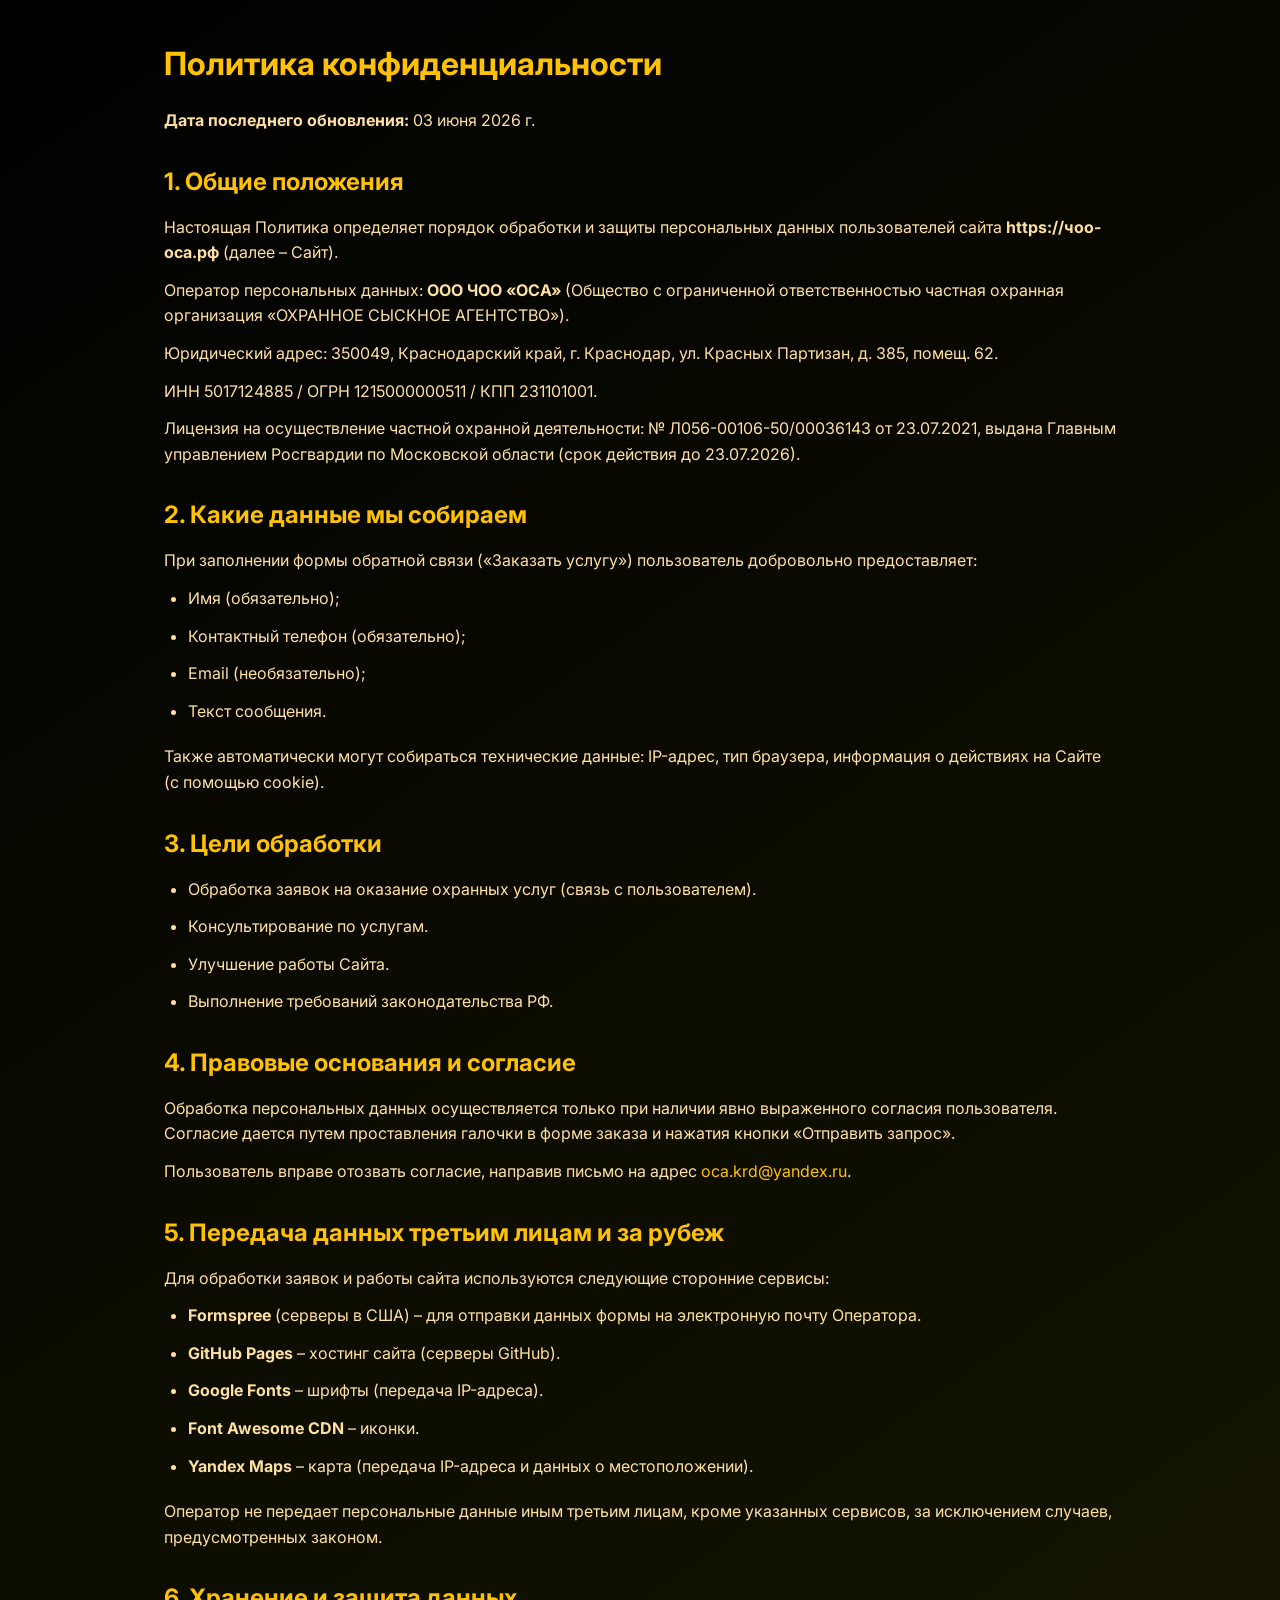
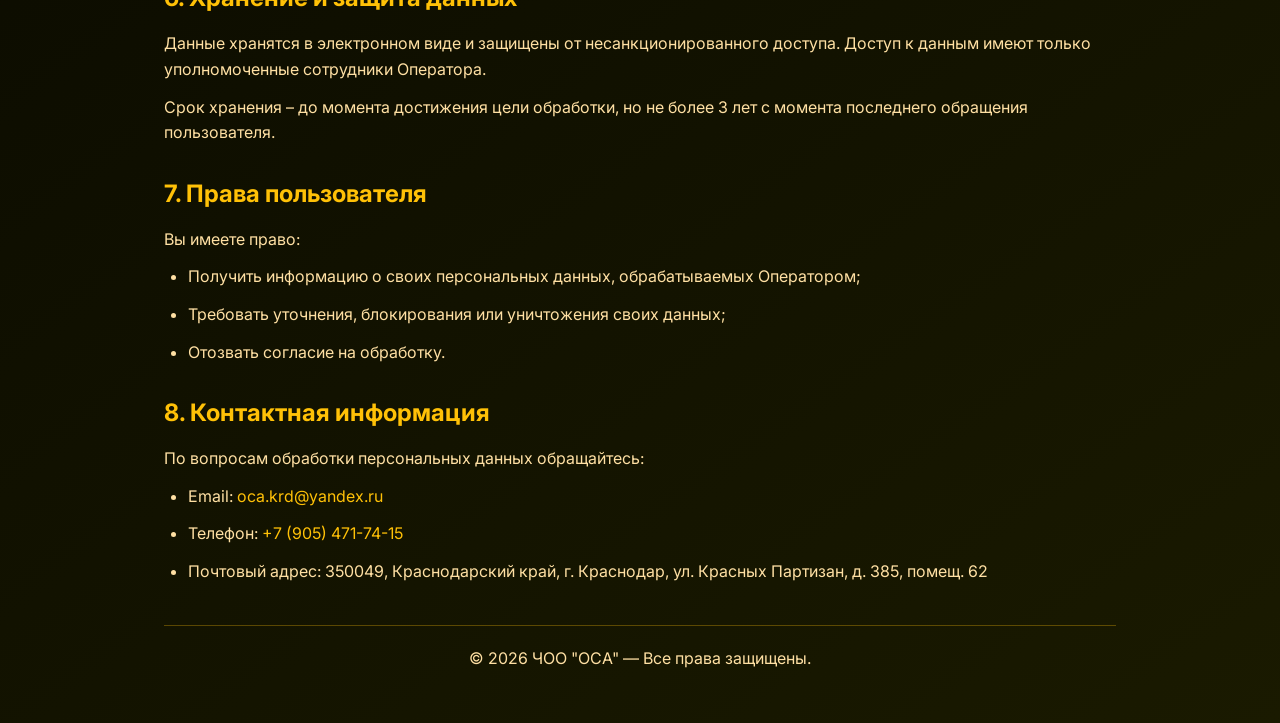
==== privacy.html @ ea4d2a13 "Add files via upload" ====
<!DOCTYPE html>
<html lang="ru">

<head>
    <meta charset="UTF-8">
    <meta name="viewport" content="width=device-width, initial-scale=1.0">
    <title>Политика конфиденциальности | ЧОО "ОСА"</title>
    <link href="https://fonts.googleapis.com/css2?family=Inter:wght@400;500;600;700&display=swap" rel="stylesheet">
    <link rel="stylesheet" href="https://cdnjs.cloudflare.com/ajax/libs/font-awesome/6.0.0-beta3/css/all.min.css">
    <style>
        * {
            margin: 0;
            padding: 0;
            box-sizing: border-box;
        }

        body {
            font-family: 'Inter', sans-serif;
            background: linear-gradient(145deg, #000 0%, #1a1a00 100%);
            color: #FFD966;
            line-height: 1.5;
        }

        .container {
            max-width: 1000px;
            margin: 0 auto;
            padding: 40px 24px;
        }

        h1 {
            font-size: 2rem;
            margin-bottom: 20px;
            color: #FFC107;
        }

        h2 {
            font-size: 1.5rem;
            margin: 30px 0 15px;
            color: #FFC107;
        }

        p,
        li {
            margin-bottom: 12px;
            color: #FFE0A3;
            line-height: 1.6;
        }

        ul {
            margin-left: 24px;
            margin-bottom: 20px;
        }

        a {
            color: #FFC107;
            text-decoration: none;
        }

        a:hover {
            text-decoration: underline;
        }

        .footer {
            text-align: center;
            margin-top: 40px;
            padding-top: 20px;
            border-top: 1px solid rgba(255, 193, 7, 0.3);
        }
    </style>
</head>

<body>
    <div class="container">
        <h1>Политика конфиденциальности</h1>
        <p><strong>Дата последнего обновления:</strong> 03 июня 2026 г.</p>

        <h2>1. Общие положения</h2>
        <p>Настоящая Политика определяет порядок обработки и защиты персональных данных пользователей сайта
            <strong>https://чоо-оса.рф</strong> (далее – Сайт).</p>
        <p>Оператор персональных данных: <strong>ООО ЧОО «ОСА»</strong> (Общество с ограниченной ответственностью
            частная охранная организация «ОХРАННОЕ СЫСКНОЕ АГЕНТСТВО»).</p>
        <p>Юридический адрес: 350049, Краснодарский край, г. Краснодар, ул. Красных Партизан, д. 385, помещ. 62.</p>
        <p>ИНН 5017124885 / ОГРН 1215000000511 / КПП 231101001.</p>
        <p>Лицензия на осуществление частной охранной деятельности: № Л056-00106-50/00036143 от 23.07.2021, выдана
            Главным управлением Росгвардии по Московской области (срок действия до 23.07.2026).</p>

        <h2>2. Какие данные мы собираем</h2>
        <p>При заполнении формы обратной связи («Заказать услугу») пользователь добровольно предоставляет:</p>
        <ul>
            <li>Имя (обязательно);</li>
            <li>Контактный телефон (обязательно);</li>
            <li>Email (необязательно);</li>
            <li>Текст сообщения.</li>
        </ul>
        <p>Также автоматически могут собираться технические данные: IP-адрес, тип браузера, информация о действиях на
            Сайте (с помощью cookie).</p>

        <h2>3. Цели обработки</h2>
        <ul>
            <li>Обработка заявок на оказание охранных услуг (связь с пользователем).</li>
            <li>Консультирование по услугам.</li>
            <li>Улучшение работы Сайта.</li>
            <li>Выполнение требований законодательства РФ.</li>
        </ul>

        <h2>4. Правовые основания и согласие</h2>
        <p>Обработка персональных данных осуществляется только при наличии явно выраженного согласия пользователя.
            Согласие дается путем проставления галочки в форме заказа и нажатия кнопки «Отправить запрос».</p>
        <p>Пользователь вправе отозвать согласие, направив письмо на адрес <a
                href="mailto:oca.krd@yandex.ru">oca.krd@yandex.ru</a>.</p>

        <h2>5. Передача данных третьим лицам и за рубеж</h2>
        <p>Для обработки заявок и работы сайта используются следующие сторонние сервисы:</p>
        <ul>
            <li><strong>Formspree</strong> (серверы в США) – для отправки данных формы на электронную почту Оператора.
            </li>
            <li><strong>GitHub Pages</strong> – хостинг сайта (серверы GitHub).</li>
            <li><strong>Google Fonts</strong> – шрифты (передача IP-адреса).</li>
            <li><strong>Font Awesome CDN</strong> – иконки.</li>
            <li><strong>Yandex Maps</strong> – карта (передача IP-адреса и данных о местоположении).</li>
        </ul>
        <p>Оператор не передает персональные данные иным третьим лицам, кроме указанных сервисов, за исключением
            случаев, предусмотренных законом.</p>

        <h2>6. Хранение и защита данных</h2>
        <p>Данные хранятся в электронном виде и защищены от несанкционированного доступа. Доступ к данным имеют только
            уполномоченные сотрудники Оператора.</p>
        <p>Срок хранения – до момента достижения цели обработки, но не более 3 лет с момента последнего обращения
            пользователя.</p>

        <h2>7. Права пользователя</h2>
        <p>Вы имеете право:</p>
        <ul>
            <li>Получить информацию о своих персональных данных, обрабатываемых Оператором;</li>
            <li>Требовать уточнения, блокирования или уничтожения своих данных;</li>
            <li>Отозвать согласие на обработку.</li>
        </ul>

        <h2>8. Контактная информация</h2>
        <p>По вопросам обработки персональных данных обращайтесь:</p>
        <ul>
            <li>Email: <a href="mailto:oca.krd@yandex.ru">oca.krd@yandex.ru</a></li>
            <li>Телефон: <a href="tel:+79054717415">+7 (905) 471-74-15</a></li>
            <li>Почтовый адрес: 350049, Краснодарский край, г. Краснодар, ул. Красных Партизан, д. 385, помещ. 62</li>
        </ul>

        <div class="footer">
            <p>© 2026 ЧОО "ОСА" — Все права защищены.</p>
        </div>
    </div>
</body>

</html>
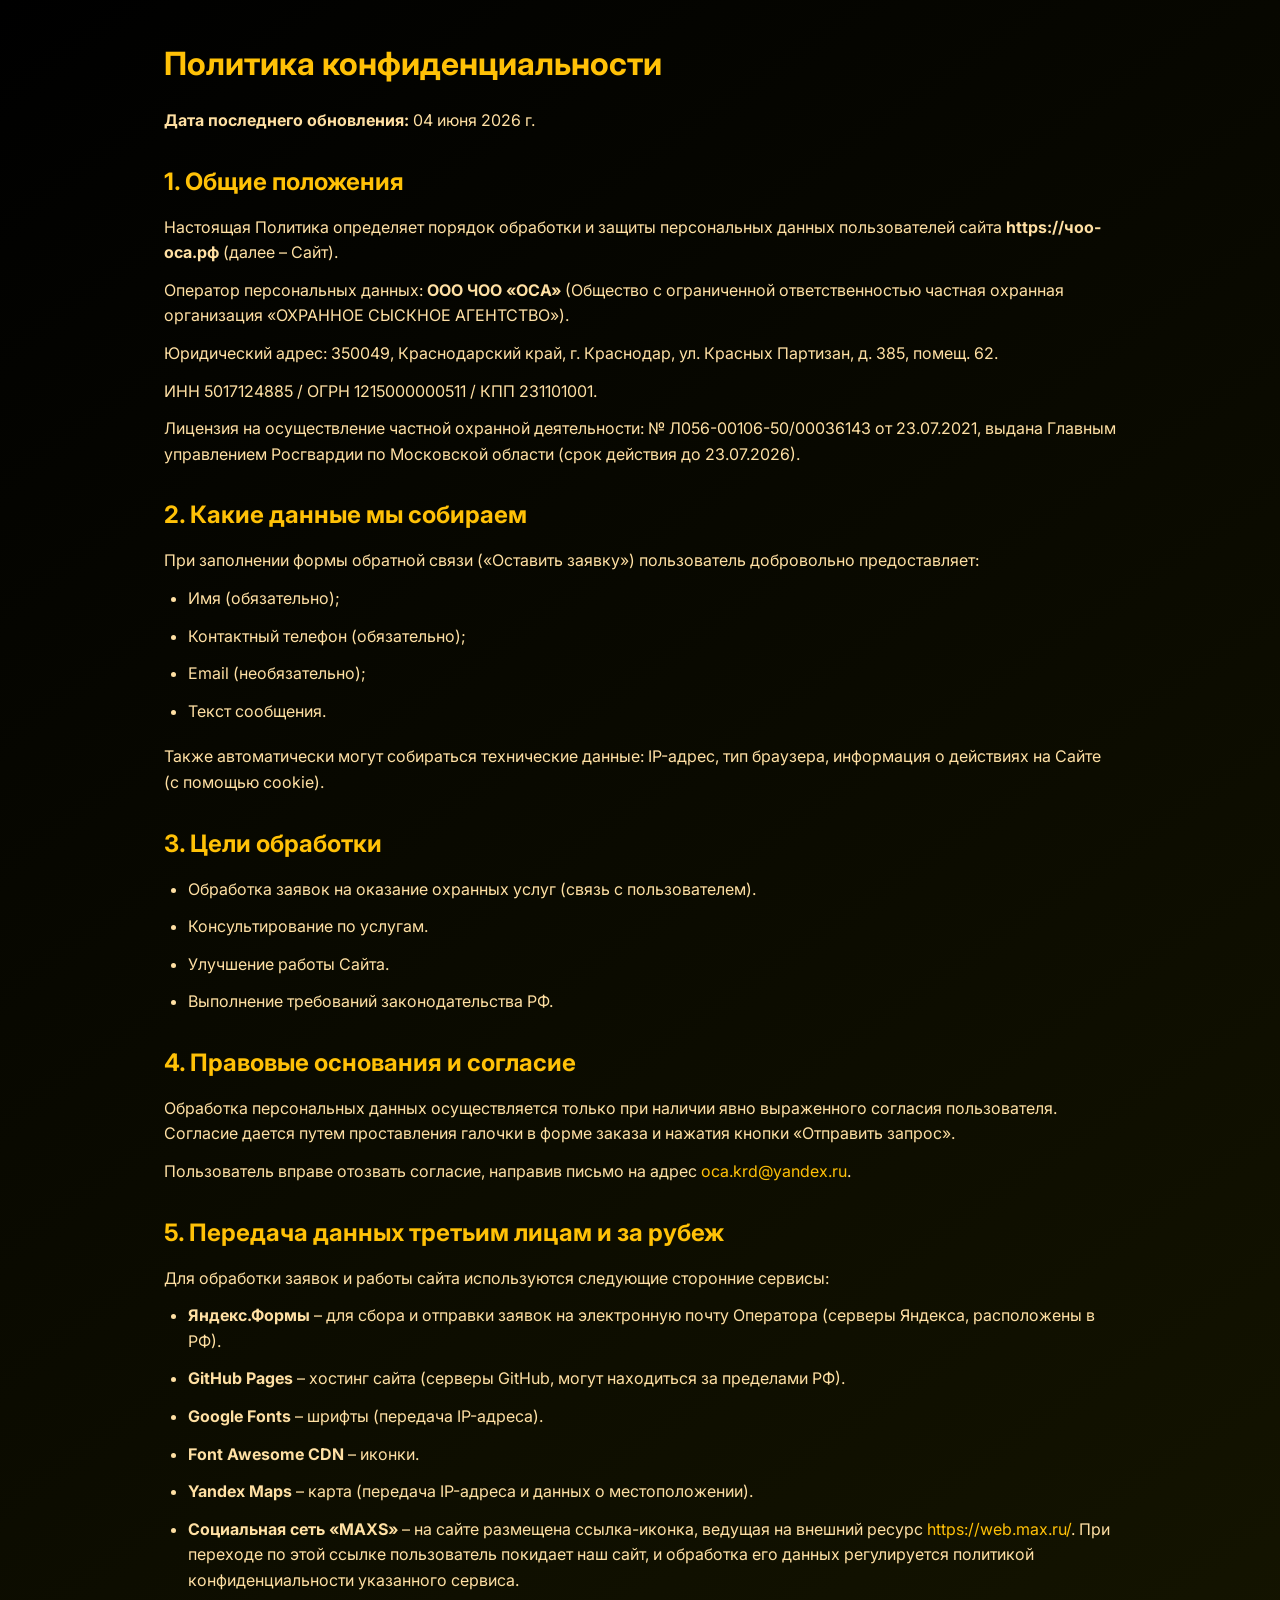
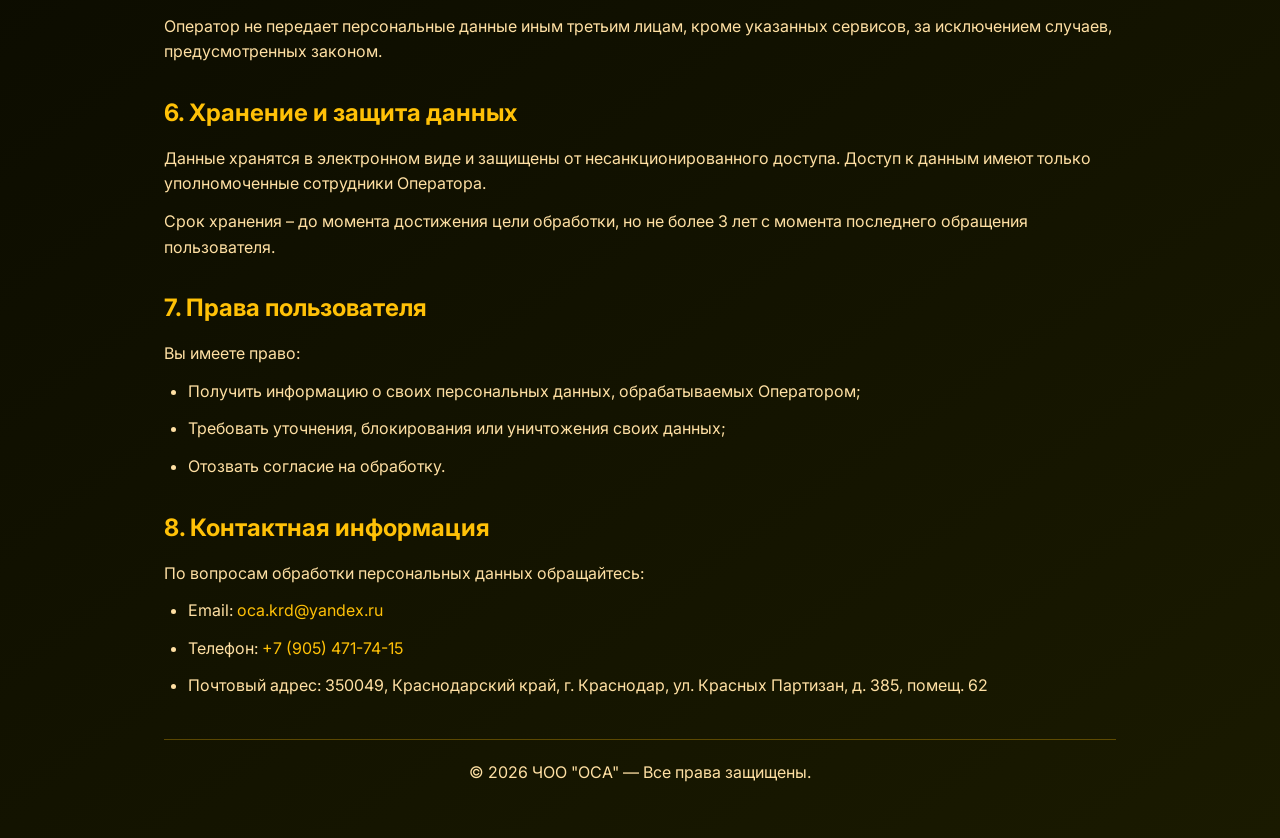
==== commit 52cc6f9b: "Add files via upload" ====
--- a/privacy.html
+++ b/privacy.html
@@ -72,11 +72,12 @@
 <body>
     <div class="container">
         <h1>Политика конфиденциальности</h1>
-        <p><strong>Дата последнего обновления:</strong> 03 июня 2026 г.</p>
+        <p><strong>Дата последнего обновления:</strong> 04 июня 2026 г.</p>
 
         <h2>1. Общие положения</h2>
         <p>Настоящая Политика определяет порядок обработки и защиты персональных данных пользователей сайта
-            <strong>https://чоо-оса.рф</strong> (далее – Сайт).</p>
+            <strong>https://чоо-оса.рф</strong> (далее – Сайт).
+        </p>
         <p>Оператор персональных данных: <strong>ООО ЧОО «ОСА»</strong> (Общество с ограниченной ответственностью
             частная охранная организация «ОХРАННОЕ СЫСКНОЕ АГЕНТСТВО»).</p>
         <p>Юридический адрес: 350049, Краснодарский край, г. Краснодар, ул. Красных Партизан, д. 385, помещ. 62.</p>
@@ -85,7 +86,7 @@
             Главным управлением Росгвардии по Московской области (срок действия до 23.07.2026).</p>
 
         <h2>2. Какие данные мы собираем</h2>
-        <p>При заполнении формы обратной связи («Заказать услугу») пользователь добровольно предоставляет:</p>
+        <p>При заполнении формы обратной связи («Оставить заявку») пользователь добровольно предоставляет:</p>
         <ul>
             <li>Имя (обязательно);</li>
             <li>Контактный телефон (обязательно);</li>
@@ -112,12 +113,16 @@
         <h2>5. Передача данных третьим лицам и за рубеж</h2>
         <p>Для обработки заявок и работы сайта используются следующие сторонние сервисы:</p>
         <ul>
-            <li><strong>Formspree</strong> (серверы в США) – для отправки данных формы на электронную почту Оператора.
-            </li>
-            <li><strong>GitHub Pages</strong> – хостинг сайта (серверы GitHub).</li>
+            <li><strong>Яндекс.Формы</strong> – для сбора и отправки заявок на электронную почту Оператора (серверы
+                Яндекса, расположены в РФ).</li>
+            <li><strong>GitHub Pages</strong> – хостинг сайта (серверы GitHub, могут находиться за пределами РФ).</li>
             <li><strong>Google Fonts</strong> – шрифты (передача IP-адреса).</li>
             <li><strong>Font Awesome CDN</strong> – иконки.</li>
             <li><strong>Yandex Maps</strong> – карта (передача IP-адреса и данных о местоположении).</li>
+            <li><strong>Социальная сеть «MAXS»</strong> – на сайте размещена ссылка-иконка, ведущая на внешний ресурс <a
+                    href="https://web.max.ru/" target="_blank">https://web.max.ru/</a>. При переходе по этой ссылке
+                пользователь покидает наш сайт, и обработка его данных регулируется политикой конфиденциальности
+                указанного сервиса.</li>
         </ul>
         <p>Оператор не передает персональные данные иным третьим лицам, кроме указанных сервисов, за исключением
             случаев, предусмотренных законом.</p>
@@ -148,6 +153,7 @@
             <p>© 2026 ЧОО "ОСА" — Все права защищены.</p>
         </div>
     </div>
+
 </body>
 
 </html>
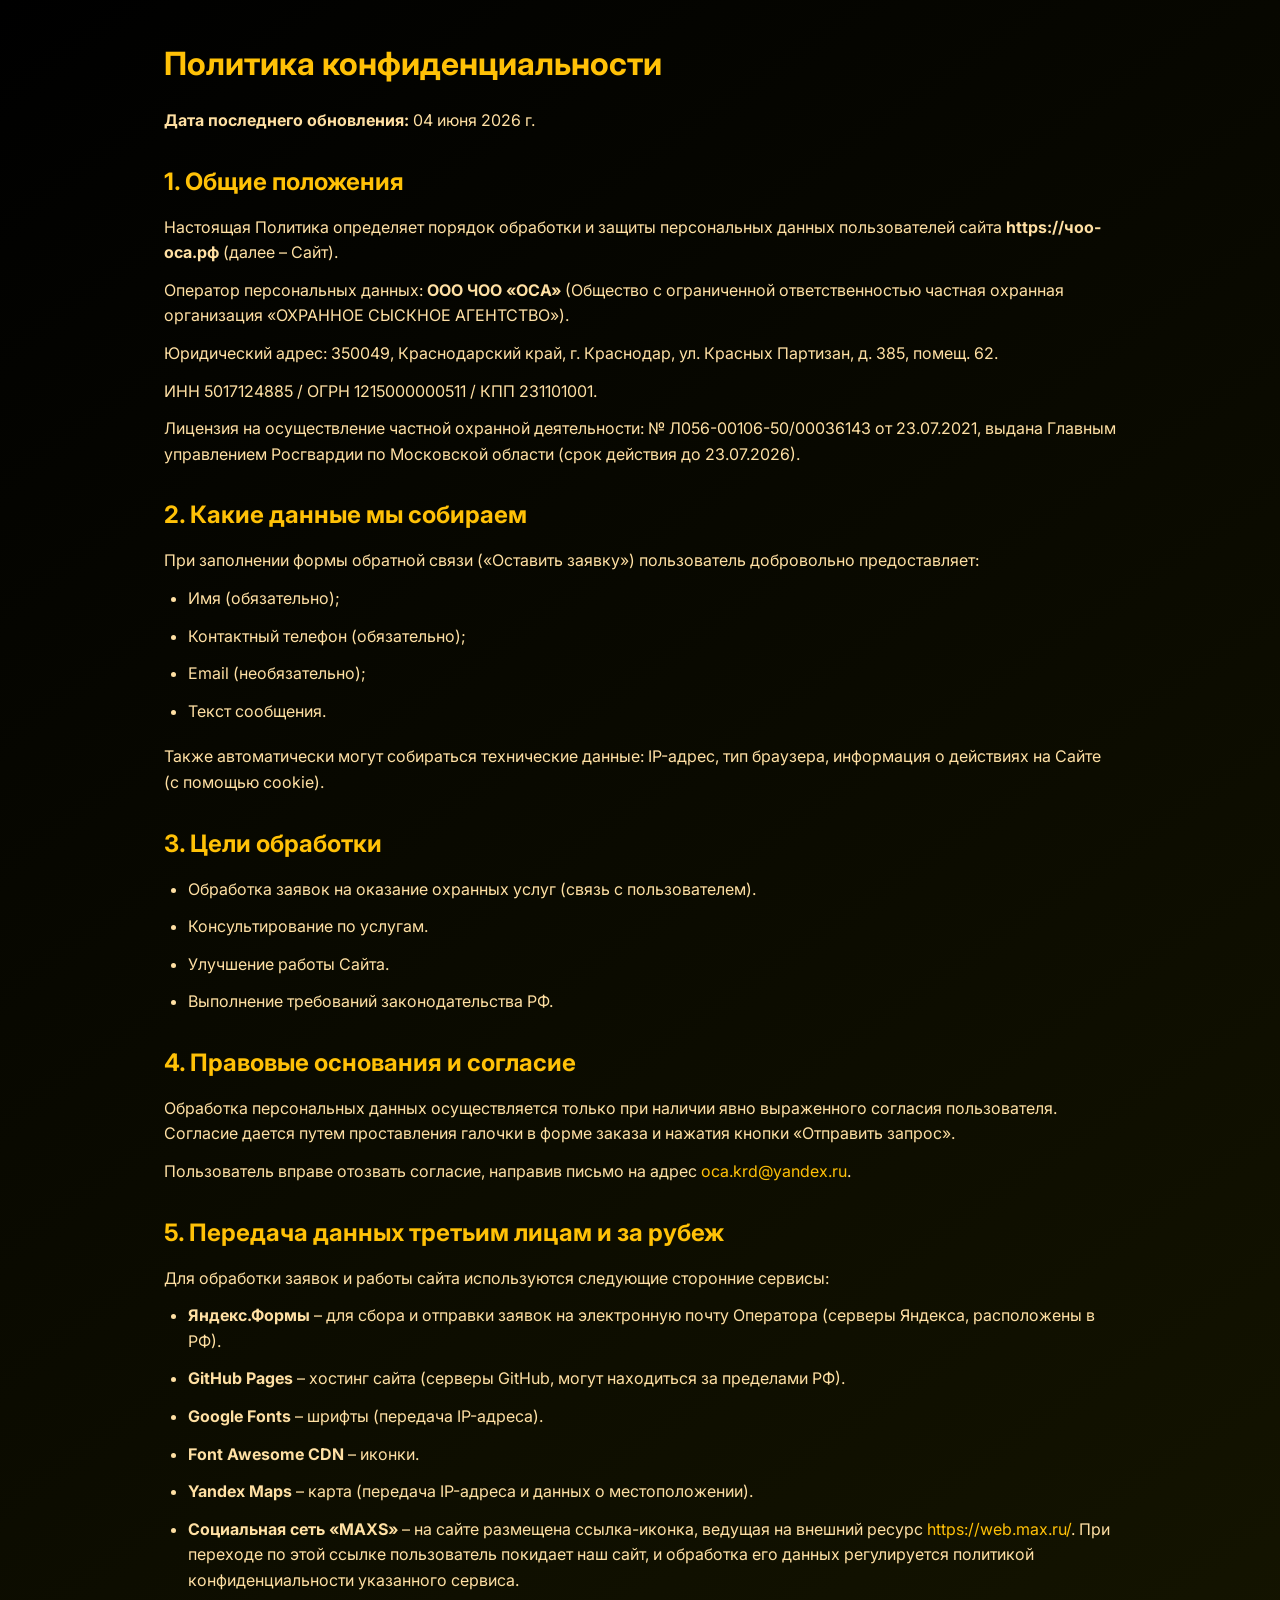
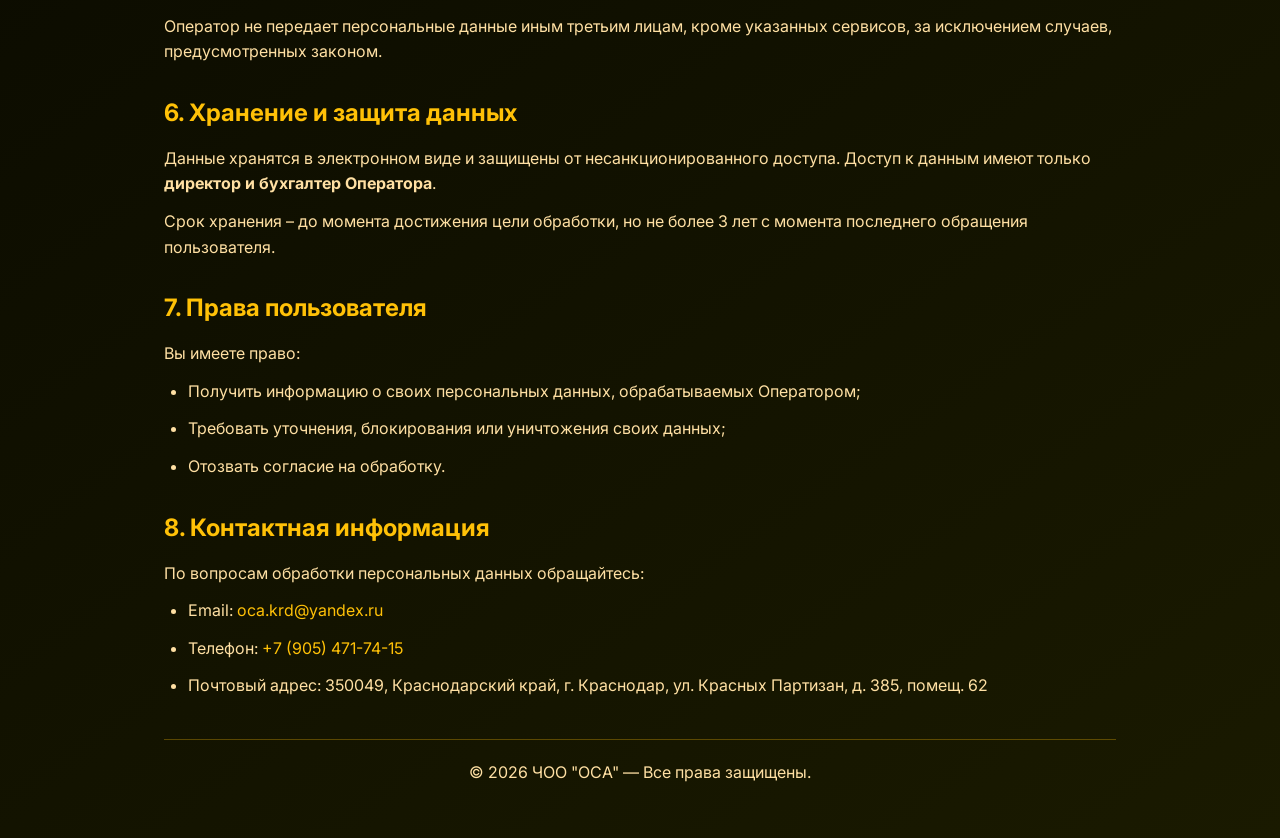
==== commit 9fa9ee75: "Add files via upload" ====
--- a/privacy.html
+++ b/privacy.html
@@ -76,8 +76,7 @@
 
         <h2>1. Общие положения</h2>
         <p>Настоящая Политика определяет порядок обработки и защиты персональных данных пользователей сайта
-            <strong>https://чоо-оса.рф</strong> (далее – Сайт).
-        </p>
+            <strong>https://чоо-оса.рф</strong> (далее – Сайт).</p>
         <p>Оператор персональных данных: <strong>ООО ЧОО «ОСА»</strong> (Общество с ограниченной ответственностью
             частная охранная организация «ОХРАННОЕ СЫСКНОЕ АГЕНТСТВО»).</p>
         <p>Юридический адрес: 350049, Краснодарский край, г. Краснодар, ул. Красных Партизан, д. 385, помещ. 62.</p>
@@ -129,7 +128,7 @@
 
         <h2>6. Хранение и защита данных</h2>
         <p>Данные хранятся в электронном виде и защищены от несанкционированного доступа. Доступ к данным имеют только
-            уполномоченные сотрудники Оператора.</p>
+            <strong>директор и бухгалтер Оператора</strong>.</p>
         <p>Срок хранения – до момента достижения цели обработки, но не более 3 лет с момента последнего обращения
             пользователя.</p>
 
@@ -153,7 +152,6 @@
             <p>© 2026 ЧОО "ОСА" — Все права защищены.</p>
         </div>
     </div>
-
 </body>
 
 </html>
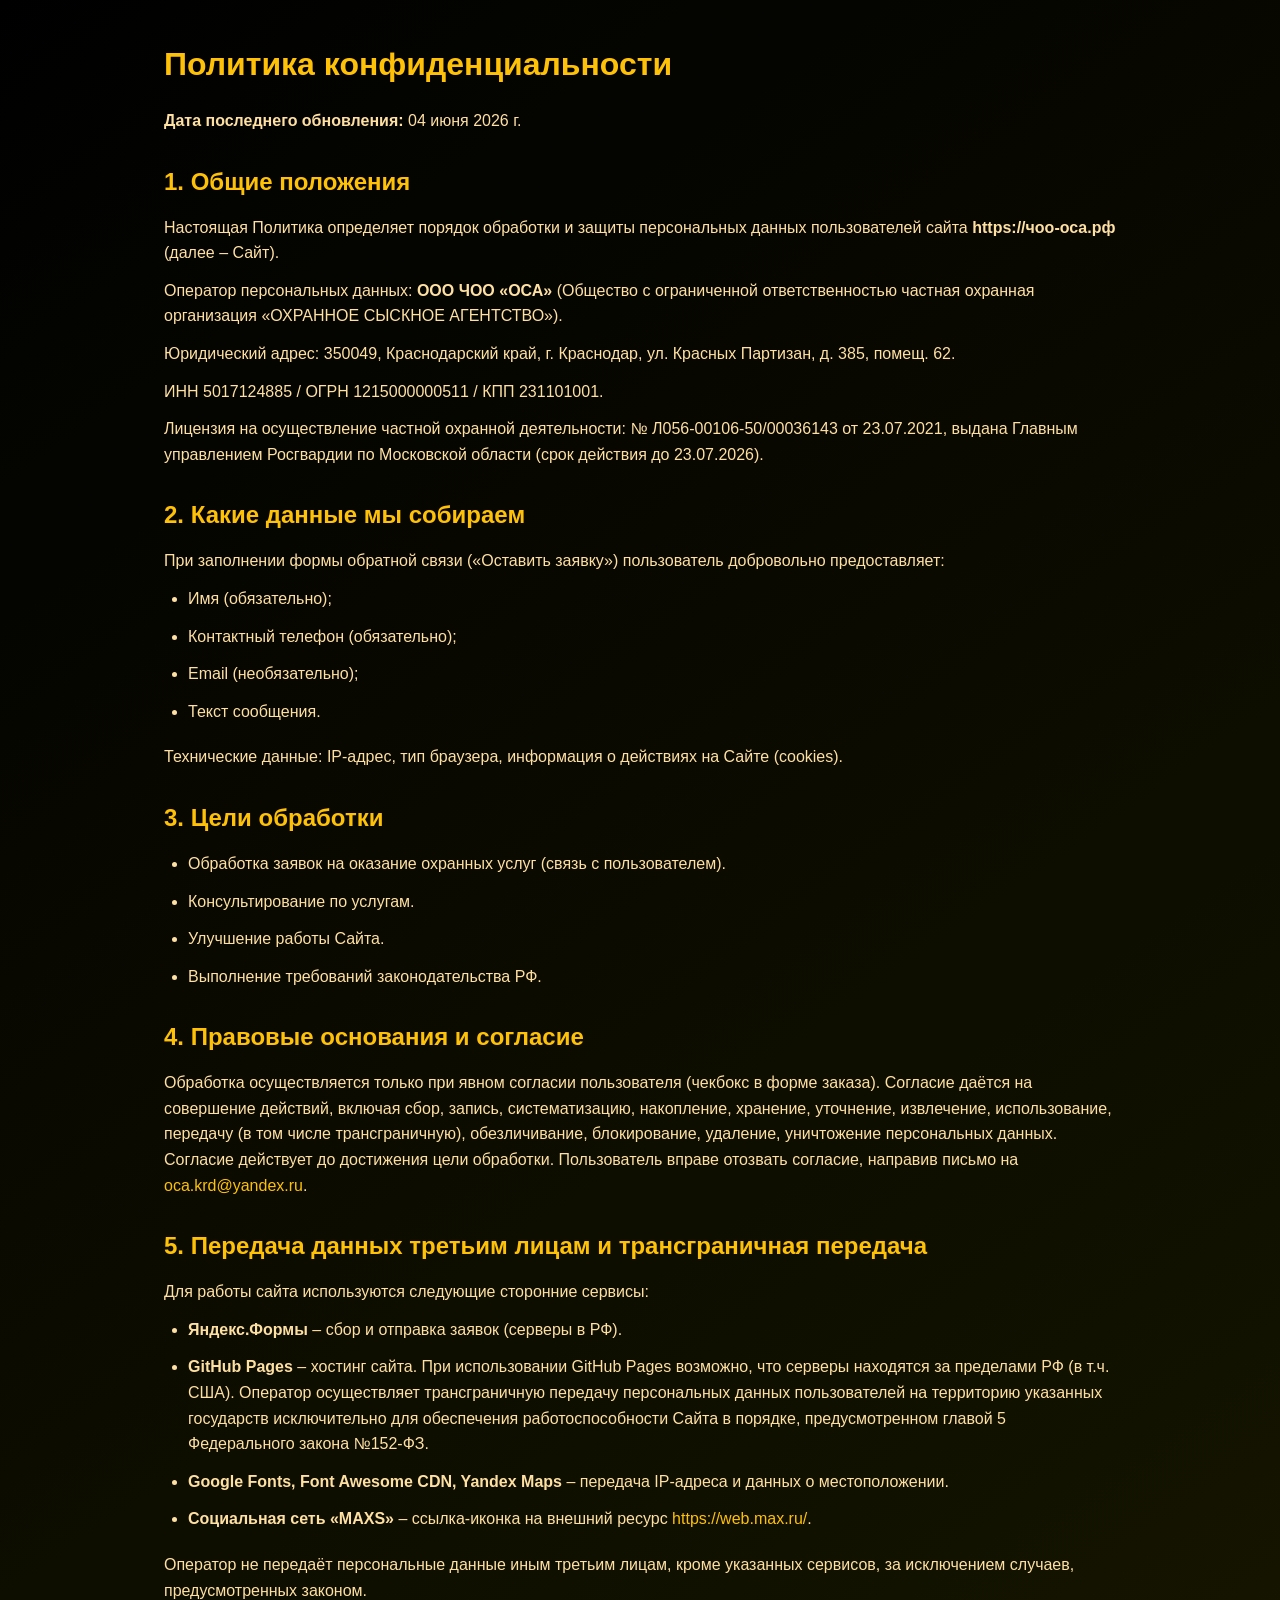
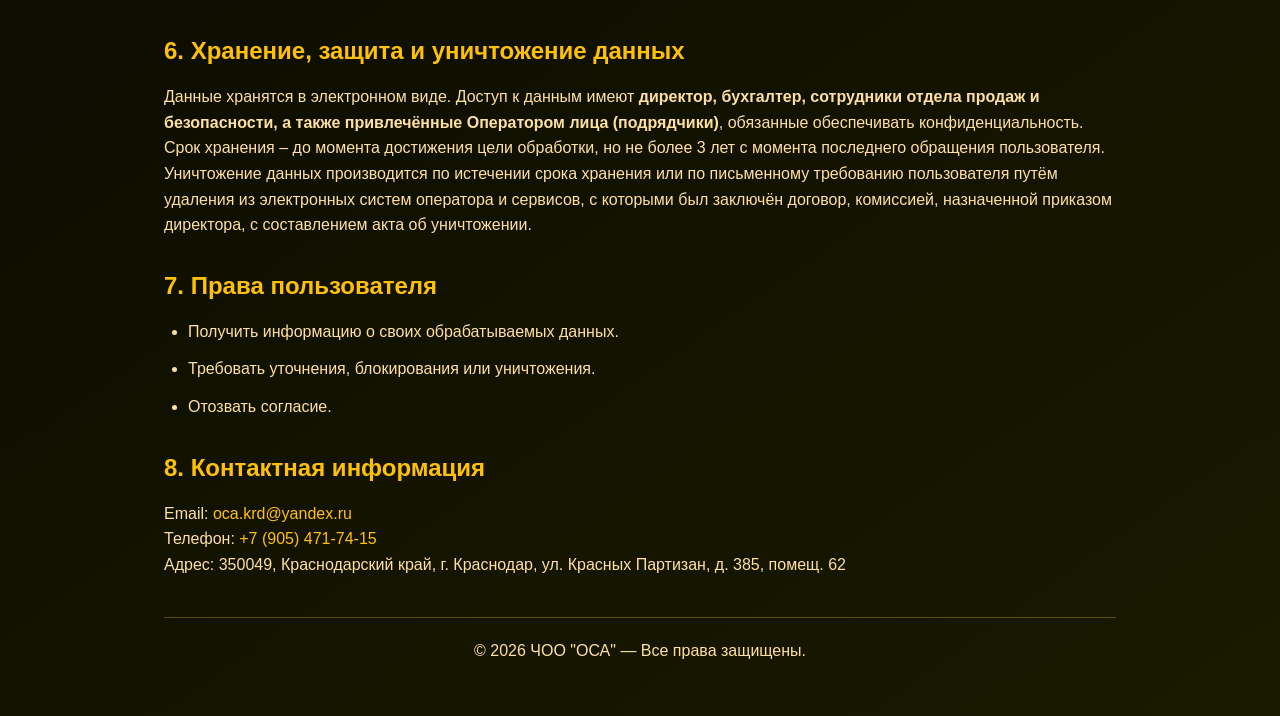
==== commit 5eb2c75e: "Add files via upload" ====
--- a/privacy.html
+++ b/privacy.html
@@ -5,8 +5,6 @@
     <meta charset="UTF-8">
     <meta name="viewport" content="width=device-width, initial-scale=1.0">
     <title>Политика конфиденциальности | ЧОО "ОСА"</title>
-    <link href="https://fonts.googleapis.com/css2?family=Inter:wght@400;500;600;700&display=swap" rel="stylesheet">
-    <link rel="stylesheet" href="https://cdnjs.cloudflare.com/ajax/libs/font-awesome/6.0.0-beta3/css/all.min.css">
     <style>
         * {
             margin: 0;
@@ -92,8 +90,7 @@
             <li>Email (необязательно);</li>
             <li>Текст сообщения.</li>
         </ul>
-        <p>Также автоматически могут собираться технические данные: IP-адрес, тип браузера, информация о действиях на
-            Сайте (с помощью cookie).</p>
+        <p>Технические данные: IP-адрес, тип браузера, информация о действиях на Сайте (cookies).</p>
 
         <h2>3. Цели обработки</h2>
         <ul>
@@ -104,50 +101,47 @@
         </ul>
 
         <h2>4. Правовые основания и согласие</h2>
-        <p>Обработка персональных данных осуществляется только при наличии явно выраженного согласия пользователя.
-            Согласие дается путем проставления галочки в форме заказа и нажатия кнопки «Отправить запрос».</p>
-        <p>Пользователь вправе отозвать согласие, направив письмо на адрес <a
-                href="mailto:oca.krd@yandex.ru">oca.krd@yandex.ru</a>.</p>
+        <p>Обработка осуществляется только при явном согласии пользователя (чекбокс в форме заказа). Согласие даётся на
+            совершение действий, включая сбор, запись, систематизацию, накопление, хранение, уточнение, извлечение,
+            использование, передачу (в том числе трансграничную), обезличивание, блокирование, удаление, уничтожение
+            персональных данных. Согласие действует до достижения цели обработки. Пользователь вправе отозвать согласие,
+            направив письмо на <a href="mailto:oca.krd@yandex.ru">oca.krd@yandex.ru</a>.</p>
 
-        <h2>5. Передача данных третьим лицам и за рубеж</h2>
-        <p>Для обработки заявок и работы сайта используются следующие сторонние сервисы:</p>
+        <h2>5. Передача данных третьим лицам и трансграничная передача</h2>
+        <p>Для работы сайта используются следующие сторонние сервисы:</p>
         <ul>
-            <li><strong>Яндекс.Формы</strong> – для сбора и отправки заявок на электронную почту Оператора (серверы
-                Яндекса, расположены в РФ).</li>
-            <li><strong>GitHub Pages</strong> – хостинг сайта (серверы GitHub, могут находиться за пределами РФ).</li>
-            <li><strong>Google Fonts</strong> – шрифты (передача IP-адреса).</li>
-            <li><strong>Font Awesome CDN</strong> – иконки.</li>
-            <li><strong>Yandex Maps</strong> – карта (передача IP-адреса и данных о местоположении).</li>
-            <li><strong>Социальная сеть «MAXS»</strong> – на сайте размещена ссылка-иконка, ведущая на внешний ресурс <a
-                    href="https://web.max.ru/" target="_blank">https://web.max.ru/</a>. При переходе по этой ссылке
-                пользователь покидает наш сайт, и обработка его данных регулируется политикой конфиденциальности
-                указанного сервиса.</li>
+            <li><strong>Яндекс.Формы</strong> – сбор и отправка заявок (серверы в РФ).</li>
+            <li><strong>GitHub Pages</strong> – хостинг сайта. При использовании GitHub Pages возможно, что серверы
+                находятся за пределами РФ (в т.ч. США). Оператор осуществляет трансграничную передачу персональных
+                данных пользователей на территорию указанных государств исключительно для обеспечения работоспособности
+                Сайта в порядке, предусмотренном главой 5 Федерального закона №152-ФЗ.</li>
+            <li><strong>Google Fonts, Font Awesome CDN, Yandex Maps</strong> – передача IP-адреса и данных о
+                местоположении.</li>
+            <li><strong>Социальная сеть «MAXS»</strong> – ссылка-иконка на внешний ресурс <a
+                    href="https://web.max.ru/">https://web.max.ru/</a>.</li>
         </ul>
-        <p>Оператор не передает персональные данные иным третьим лицам, кроме указанных сервисов, за исключением
+        <p>Оператор не передаёт персональные данные иным третьим лицам, кроме указанных сервисов, за исключением
             случаев, предусмотренных законом.</p>
 
-        <h2>6. Хранение и защита данных</h2>
-        <p>Данные хранятся в электронном виде и защищены от несанкционированного доступа. Доступ к данным имеют только
-            <strong>директор и бухгалтер Оператора</strong>.</p>
-        <p>Срок хранения – до момента достижения цели обработки, но не более 3 лет с момента последнего обращения
-            пользователя.</p>
+        <h2>6. Хранение, защита и уничтожение данных</h2>
+        <p>Данные хранятся в электронном виде. Доступ к данным имеют <strong>директор, бухгалтер, сотрудники отдела
+                продаж и безопасности, а также привлечённые Оператором лица (подрядчики)</strong>, обязанные
+            обеспечивать конфиденциальность. Срок хранения – до момента достижения цели обработки, но не более 3 лет с
+            момента последнего обращения пользователя. Уничтожение данных производится по истечении срока хранения или
+            по письменному требованию пользователя путём удаления из электронных систем оператора и сервисов, с которыми
+            был заключён договор, комиссией, назначенной приказом директора, с составлением акта об уничтожении.</p>
 
         <h2>7. Права пользователя</h2>
-        <p>Вы имеете право:</p>
         <ul>
-            <li>Получить информацию о своих персональных данных, обрабатываемых Оператором;</li>
-            <li>Требовать уточнения, блокирования или уничтожения своих данных;</li>
-            <li>Отозвать согласие на обработку.</li>
+            <li>Получить информацию о своих обрабатываемых данных.</li>
+            <li>Требовать уточнения, блокирования или уничтожения.</li>
+            <li>Отозвать согласие.</li>
         </ul>
 
         <h2>8. Контактная информация</h2>
-        <p>По вопросам обработки персональных данных обращайтесь:</p>
-        <ul>
-            <li>Email: <a href="mailto:oca.krd@yandex.ru">oca.krd@yandex.ru</a></li>
-            <li>Телефон: <a href="tel:+79054717415">+7 (905) 471-74-15</a></li>
-            <li>Почтовый адрес: 350049, Краснодарский край, г. Краснодар, ул. Красных Партизан, д. 385, помещ. 62</li>
-        </ul>
-
+        <p>Email: <a href="mailto:oca.krd@yandex.ru">oca.krd@yandex.ru</a><br>Телефон: <a href="tel:+79054717415">+7
+                (905) 471-74-15</a><br>Адрес: 350049, Краснодарский край, г. Краснодар, ул. Красных Партизан, д. 385,
+            помещ. 62</p>
         <div class="footer">
             <p>© 2026 ЧОО "ОСА" — Все права защищены.</p>
         </div>
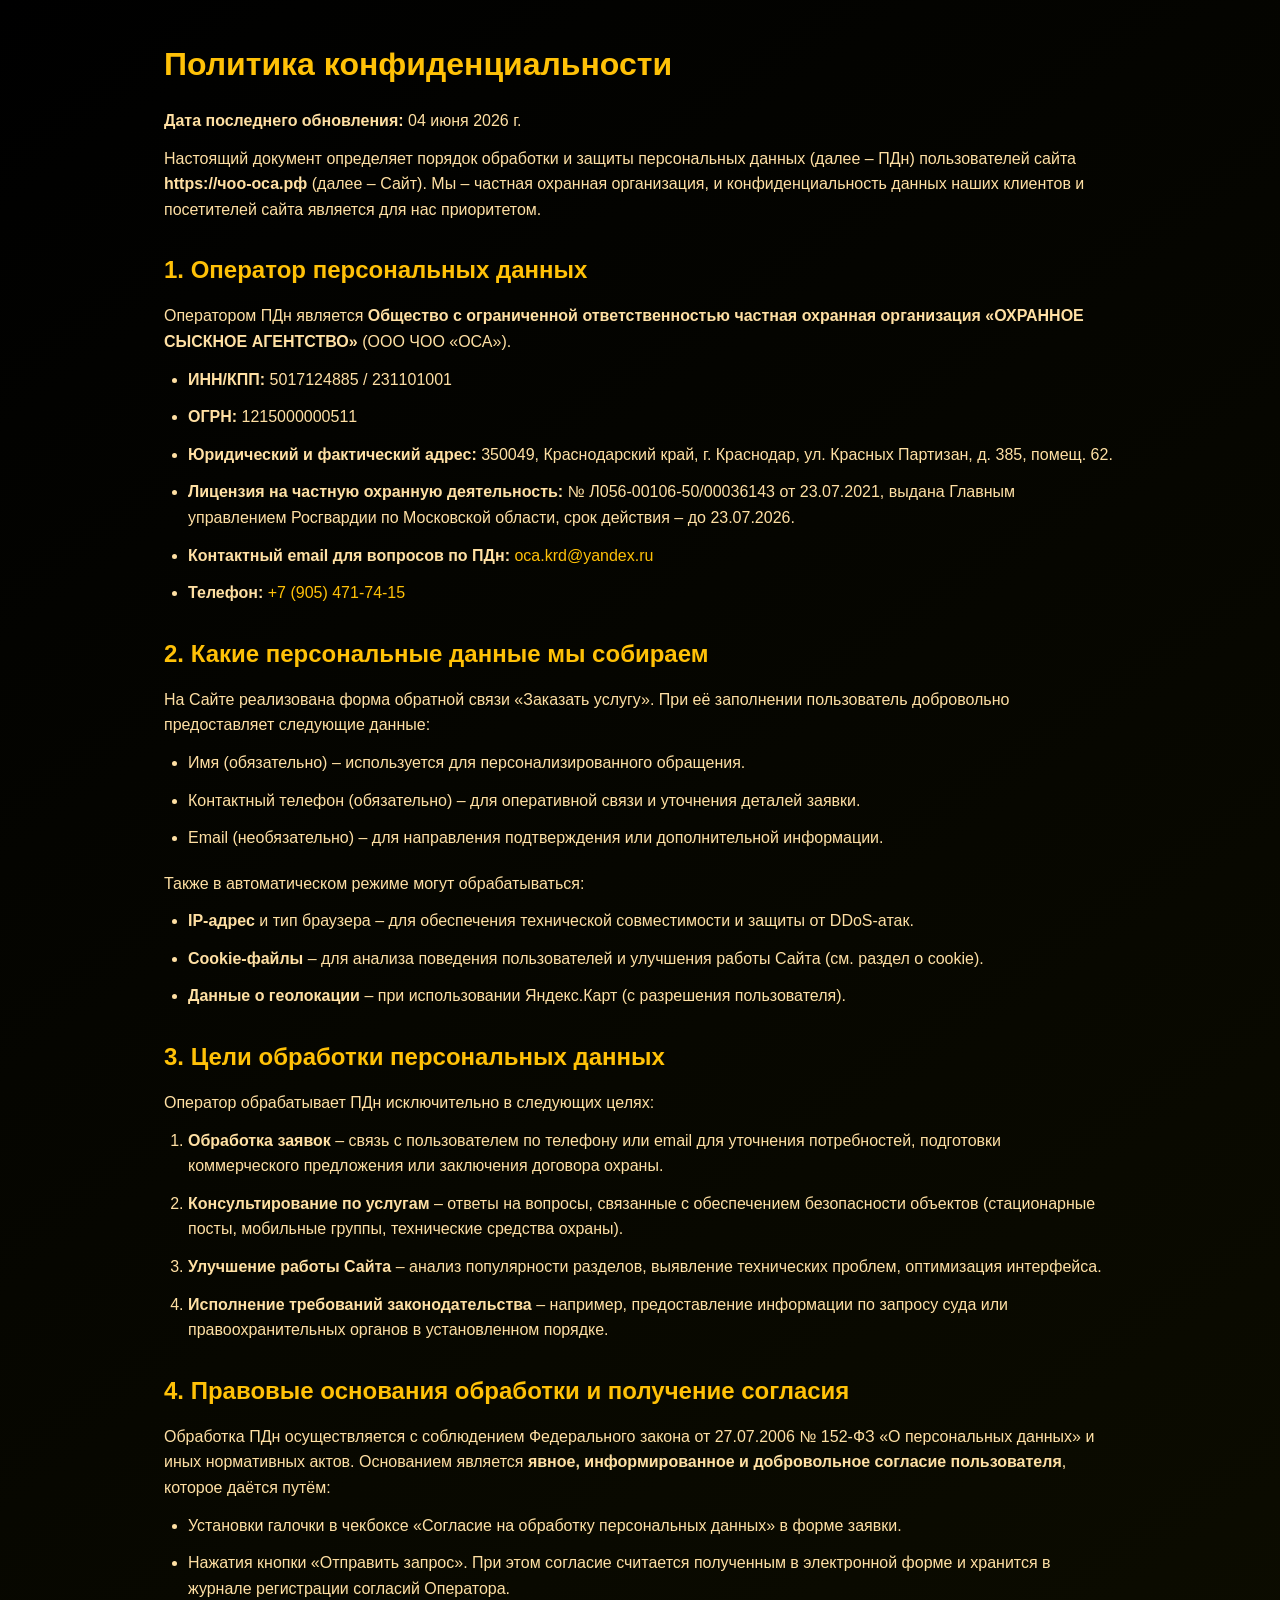
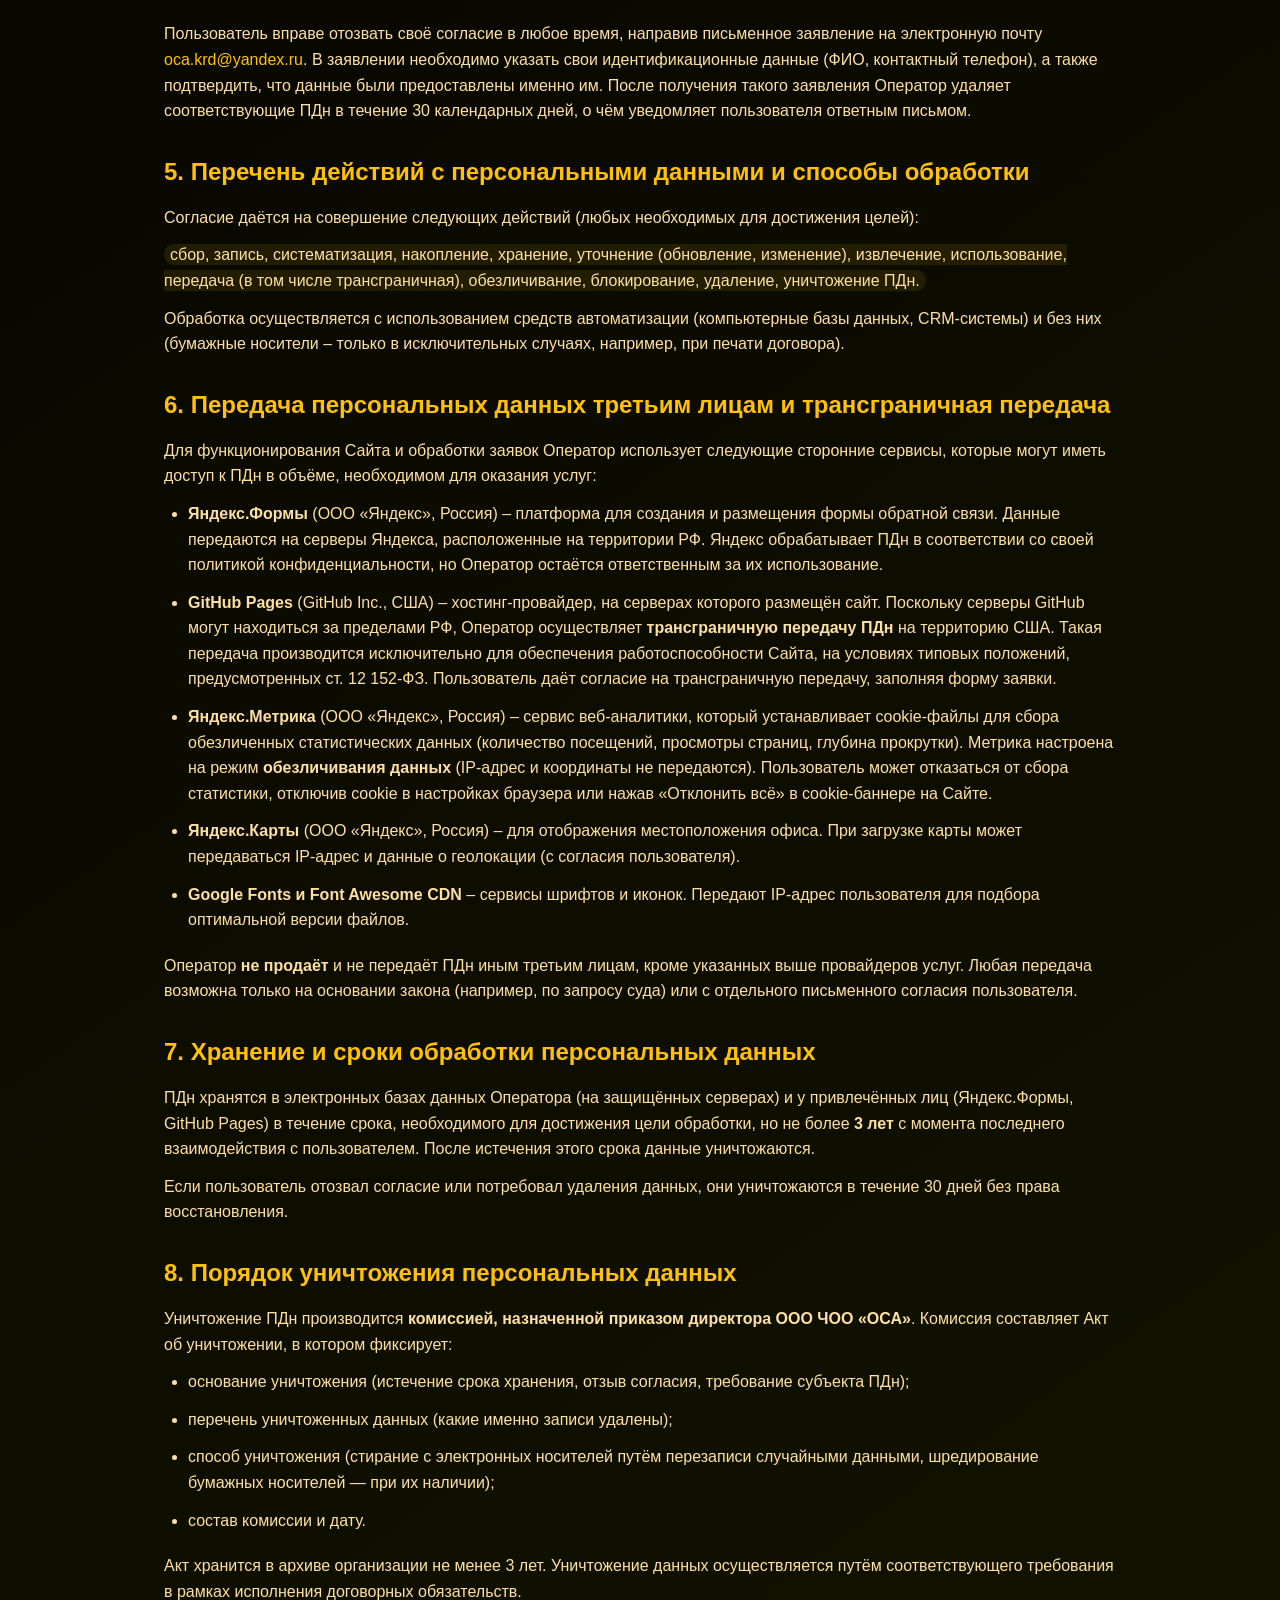
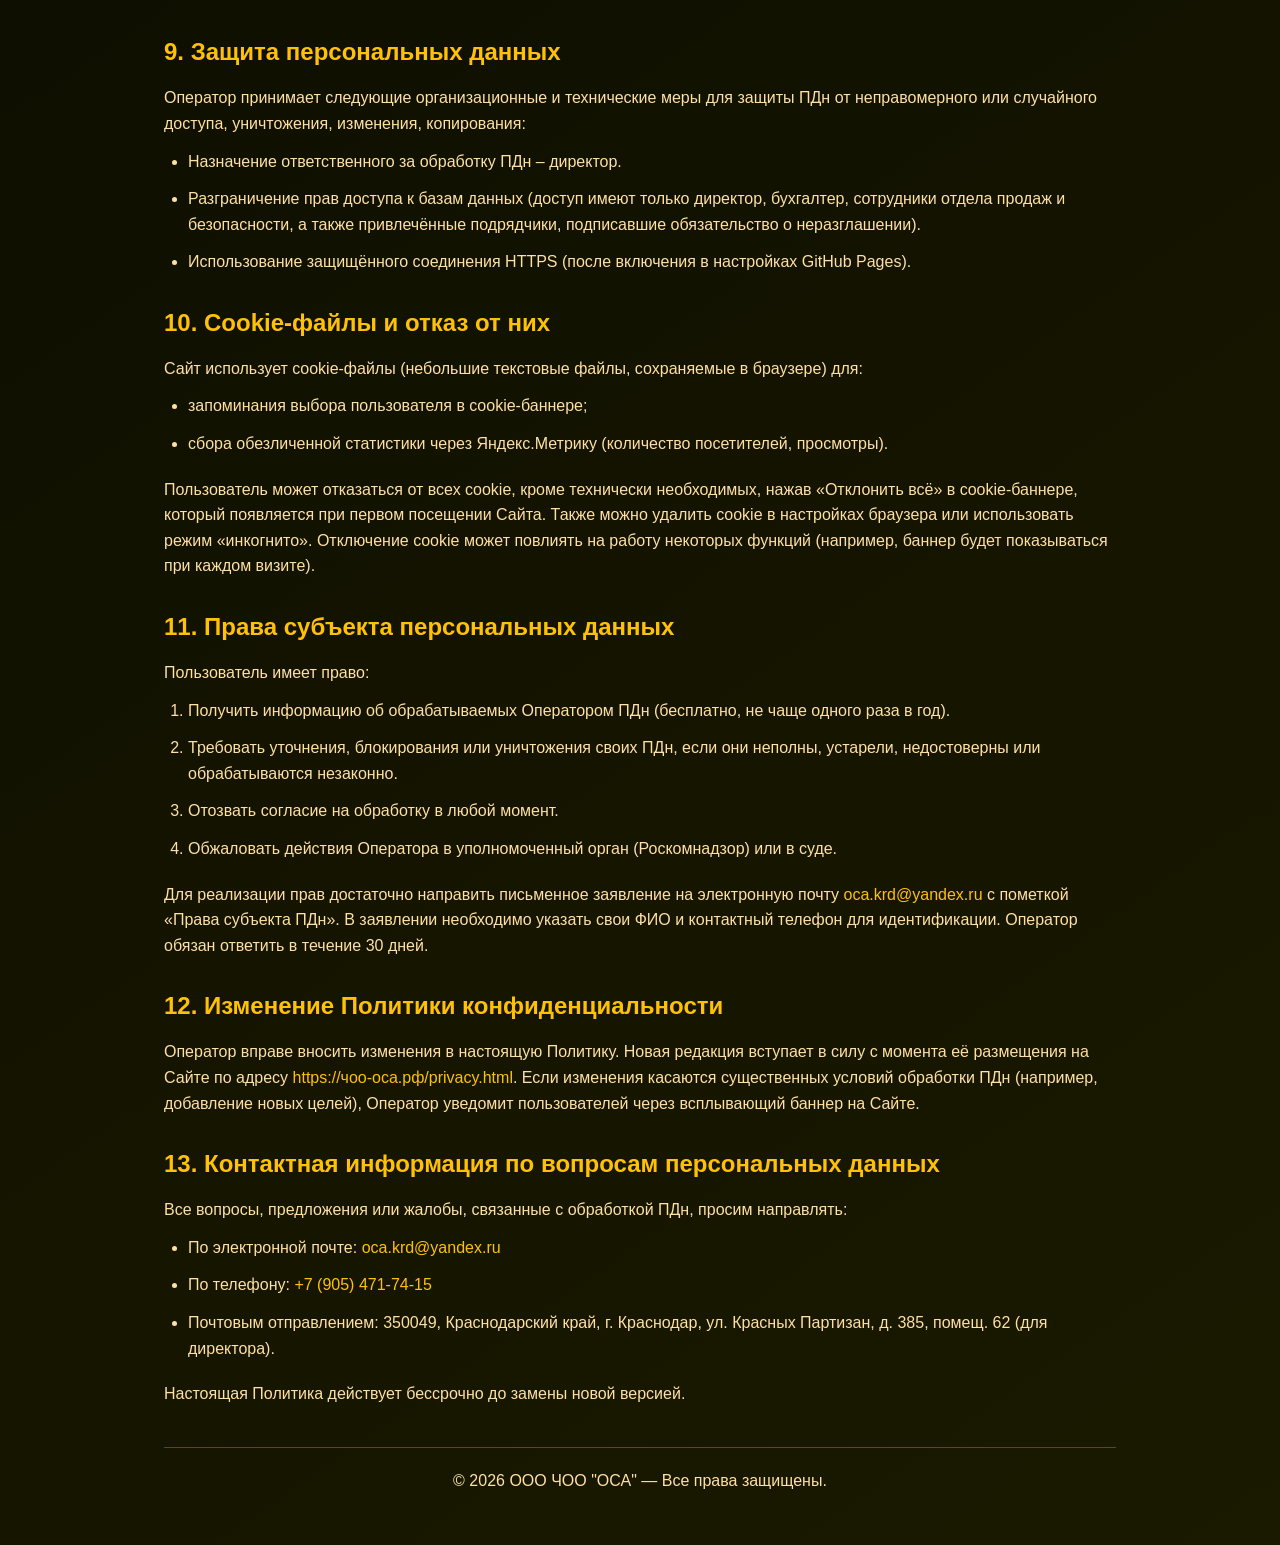
==== commit b0105ce6: "Add files via upload" ====
--- a/privacy.html
+++ b/privacy.html
@@ -37,6 +37,12 @@
             color: #FFC107;
         }
 
+        h3 {
+            font-size: 1.2rem;
+            margin: 20px 0 10px;
+            color: #FFC107;
+        }
+
         p,
         li {
             margin-bottom: 12px;
@@ -44,7 +50,8 @@
             line-height: 1.6;
         }
 
-        ul {
+        ul,
+        ol {
             margin-left: 24px;
             margin-bottom: 20px;
         }
@@ -64,6 +71,12 @@
             padding-top: 20px;
             border-top: 1px solid rgba(255, 193, 7, 0.3);
         }
+
+        .highlight {
+            background: rgba(255, 193, 7, 0.1);
+            padding: 2px 6px;
+            border-radius: 12px;
+        }
     </style>
 </head>
 
@@ -71,79 +84,183 @@
     <div class="container">
         <h1>Политика конфиденциальности</h1>
         <p><strong>Дата последнего обновления:</strong> 04 июня 2026 г.</p>
-
-        <h2>1. Общие положения</h2>
-        <p>Настоящая Политика определяет порядок обработки и защиты персональных данных пользователей сайта
-            <strong>https://чоо-оса.рф</strong> (далее – Сайт).</p>
-        <p>Оператор персональных данных: <strong>ООО ЧОО «ОСА»</strong> (Общество с ограниченной ответственностью
-            частная охранная организация «ОХРАННОЕ СЫСКНОЕ АГЕНТСТВО»).</p>
-        <p>Юридический адрес: 350049, Краснодарский край, г. Краснодар, ул. Красных Партизан, д. 385, помещ. 62.</p>
-        <p>ИНН 5017124885 / ОГРН 1215000000511 / КПП 231101001.</p>
-        <p>Лицензия на осуществление частной охранной деятельности: № Л056-00106-50/00036143 от 23.07.2021, выдана
-            Главным управлением Росгвардии по Московской области (срок действия до 23.07.2026).</p>
-
-        <h2>2. Какие данные мы собираем</h2>
-        <p>При заполнении формы обратной связи («Оставить заявку») пользователь добровольно предоставляет:</p>
-        <ul>
-            <li>Имя (обязательно);</li>
-            <li>Контактный телефон (обязательно);</li>
-            <li>Email (необязательно);</li>
-            <li>Текст сообщения.</li>
-        </ul>
-        <p>Технические данные: IP-адрес, тип браузера, информация о действиях на Сайте (cookies).</p>
-
-        <h2>3. Цели обработки</h2>
-        <ul>
-            <li>Обработка заявок на оказание охранных услуг (связь с пользователем).</li>
-            <li>Консультирование по услугам.</li>
-            <li>Улучшение работы Сайта.</li>
-            <li>Выполнение требований законодательства РФ.</li>
-        </ul>
-
-        <h2>4. Правовые основания и согласие</h2>
-        <p>Обработка осуществляется только при явном согласии пользователя (чекбокс в форме заказа). Согласие даётся на
-            совершение действий, включая сбор, запись, систематизацию, накопление, хранение, уточнение, извлечение,
-            использование, передачу (в том числе трансграничную), обезличивание, блокирование, удаление, уничтожение
-            персональных данных. Согласие действует до достижения цели обработки. Пользователь вправе отозвать согласие,
-            направив письмо на <a href="mailto:oca.krd@yandex.ru">oca.krd@yandex.ru</a>.</p>
-
-        <h2>5. Передача данных третьим лицам и трансграничная передача</h2>
-        <p>Для работы сайта используются следующие сторонние сервисы:</p>
-        <ul>
-            <li><strong>Яндекс.Формы</strong> – сбор и отправка заявок (серверы в РФ).</li>
-            <li><strong>GitHub Pages</strong> – хостинг сайта. При использовании GitHub Pages возможно, что серверы
-                находятся за пределами РФ (в т.ч. США). Оператор осуществляет трансграничную передачу персональных
-                данных пользователей на территорию указанных государств исключительно для обеспечения работоспособности
-                Сайта в порядке, предусмотренном главой 5 Федерального закона №152-ФЗ.</li>
-            <li><strong>Google Fonts, Font Awesome CDN, Yandex Maps</strong> – передача IP-адреса и данных о
-                местоположении.</li>
-            <li><strong>Социальная сеть «MAXS»</strong> – ссылка-иконка на внешний ресурс <a
-                    href="https://web.max.ru/">https://web.max.ru/</a>.</li>
-        </ul>
-        <p>Оператор не передаёт персональные данные иным третьим лицам, кроме указанных сервисов, за исключением
-            случаев, предусмотренных законом.</p>
-
-        <h2>6. Хранение, защита и уничтожение данных</h2>
-        <p>Данные хранятся в электронном виде. Доступ к данным имеют <strong>директор, бухгалтер, сотрудники отдела
-                продаж и безопасности, а также привлечённые Оператором лица (подрядчики)</strong>, обязанные
-            обеспечивать конфиденциальность. Срок хранения – до момента достижения цели обработки, но не более 3 лет с
-            момента последнего обращения пользователя. Уничтожение данных производится по истечении срока хранения или
-            по письменному требованию пользователя путём удаления из электронных систем оператора и сервисов, с которыми
-            был заключён договор, комиссией, назначенной приказом директора, с составлением акта об уничтожении.</p>
-
-        <h2>7. Права пользователя</h2>
-        <ul>
-            <li>Получить информацию о своих обрабатываемых данных.</li>
-            <li>Требовать уточнения, блокирования или уничтожения.</li>
-            <li>Отозвать согласие.</li>
-        </ul>
-
-        <h2>8. Контактная информация</h2>
-        <p>Email: <a href="mailto:oca.krd@yandex.ru">oca.krd@yandex.ru</a><br>Телефон: <a href="tel:+79054717415">+7
-                (905) 471-74-15</a><br>Адрес: 350049, Краснодарский край, г. Краснодар, ул. Красных Партизан, д. 385,
-            помещ. 62</p>
+        <p>Настоящий документ определяет порядок обработки и защиты персональных данных (далее – ПДн) пользователей
+            сайта <strong>https://чоо-оса.рф</strong> (далее – Сайт). Мы – частная охранная организация, и
+            конфиденциальность данных наших клиентов и посетителей сайта является для нас приоритетом.</p>
+
+        <h2>1. Оператор персональных данных</h2>
+        <p>Оператором ПДн является <strong>Общество с ограниченной ответственностью частная охранная организация
+                «ОХРАННОЕ СЫСКНОЕ АГЕНТСТВО»</strong> (ООО ЧОО «ОСА»).</p>
+        <ul>
+            <li><strong>ИНН/КПП:</strong> 5017124885 / 231101001</li>
+            <li><strong>ОГРН:</strong> 1215000000511</li>
+            <li><strong>Юридический и фактический адрес:</strong> 350049, Краснодарский край, г. Краснодар, ул. Красных
+                Партизан, д. 385, помещ. 62.</li>
+            <li><strong>Лицензия на частную охранную деятельность:</strong> № Л056-00106-50/00036143 от 23.07.2021,
+                выдана Главным управлением Росгвардии по Московской области, срок действия – до 23.07.2026.</li>
+            <li><strong>Контактный email для вопросов по ПДн:</strong> <a
+                    href="mailto:oca.krd@yandex.ru">oca.krd@yandex.ru</a></li>
+            <li><strong>Телефон:</strong> <a href="tel:+79054717415">+7 (905) 471-74-15</a></li>
+        </ul>
+
+        <h2>2. Какие персональные данные мы собираем</h2>
+        <p>На Сайте реализована форма обратной связи «Заказать услугу». При её заполнении пользователь добровольно
+            предоставляет следующие данные:</p>
+        <ul>
+            <li>Имя (обязательно) – используется для персонализированного обращения.</li>
+            <li>Контактный телефон (обязательно) – для оперативной связи и уточнения деталей заявки.</li>
+            <li>Email (необязательно) – для направления подтверждения или дополнительной информации.</li>
+        </ul>
+        <p>Также в автоматическом режиме могут обрабатываться:</p>
+        <ul>
+            <li><strong>IP-адрес</strong> и тип браузера – для обеспечения технической совместимости и защиты от
+                DDoS-атак.</li>
+            <li><strong>Cookie-файлы</strong> – для анализа поведения пользователей и улучшения работы Сайта (см. раздел
+                о cookie).</li>
+            <li><strong>Данные о геолокации</strong> – при использовании Яндекс.Карт (с разрешения пользователя).</li>
+        </ul>
+
+        <h2>3. Цели обработки персональных данных</h2>
+        <p>Оператор обрабатывает ПДн исключительно в следующих целях:</p>
+        <ol>
+            <li><strong>Обработка заявок</strong> – связь с пользователем по телефону или email для уточнения
+                потребностей, подготовки коммерческого предложения или заключения договора охраны.</li>
+            <li><strong>Консультирование по услугам</strong> – ответы на вопросы, связанные с обеспечением безопасности
+                объектов (стационарные посты, мобильные группы, технические средства охраны).</li>
+            <li><strong>Улучшение работы Сайта</strong> – анализ популярности разделов, выявление технических проблем,
+                оптимизация интерфейса.</li>
+            <li><strong>Исполнение требований законодательства</strong> – например, предоставление информации по запросу
+                суда или правоохранительных органов в установленном порядке.</li>
+        </ol>
+
+        <h2>4. Правовые основания обработки и получение согласия</h2>
+        <p>Обработка ПДн осуществляется с соблюдением Федерального закона от 27.07.2006 № 152-ФЗ «О персональных данных»
+            и иных нормативных актов. Основанием является <strong>явное, информированное и добровольное согласие
+                пользователя</strong>, которое даётся путём:</p>
+        <ul>
+            <li>Установки галочки в чекбоксе «Согласие на обработку персональных данных» в форме заявки.</li>
+            <li>Нажатия кнопки «Отправить запрос». При этом согласие считается полученным в электронной форме и хранится
+                в журнале регистрации согласий Оператора.</li>
+        </ul>
+        <p>Пользователь вправе отозвать своё согласие в любое время, направив письменное заявление на электронную почту
+            <a href="mailto:oca.krd@yandex.ru">oca.krd@yandex.ru</a>. В заявлении необходимо указать свои
+            идентификационные данные (ФИО, контактный телефон), а также подтвердить, что данные были предоставлены
+            именно им. После получения такого заявления Оператор удаляет соответствующие ПДн в течение 30 календарных
+            дней, о чём уведомляет пользователя ответным письмом.
+        </p>
+
+        <h2>5. Перечень действий с персональными данными и способы обработки</h2>
+        <p>Согласие даётся на совершение следующих действий (любых необходимых для достижения целей):</p>
+        <p><span class="highlight">сбор, запись, систематизация, накопление, хранение, уточнение (обновление,
+                изменение), извлечение, использование, передача (в том числе трансграничная), обезличивание,
+                блокирование, удаление, уничтожение ПДн.</span></p>
+        <p>Обработка осуществляется с использованием средств автоматизации (компьютерные базы данных, CRM-системы) и без
+            них (бумажные носители – только в исключительных случаях, например, при печати договора).</p>
+
+        <h2>6. Передача персональных данных третьим лицам и трансграничная передача</h2>
+        <p>Для функционирования Сайта и обработки заявок Оператор использует следующие сторонние сервисы, которые могут
+            иметь доступ к ПДн в объёме, необходимом для оказания услуг:</p>
+        <ul>
+            <li><strong>Яндекс.Формы</strong> (ООО «Яндекс», Россия) – платформа для создания и размещения формы
+                обратной связи. Данные передаются на серверы Яндекса, расположенные на территории РФ. Яндекс
+                обрабатывает ПДн в соответствии со своей политикой конфиденциальности, но Оператор остаётся
+                ответственным за их использование.</li>
+            <li><strong>GitHub Pages</strong> (GitHub Inc., США) – хостинг-провайдер, на серверах которого размещён
+                сайт. Поскольку серверы GitHub могут находиться за пределами РФ, Оператор осуществляет
+                <strong>трансграничную передачу ПДн</strong> на территорию США. Такая передача производится
+                исключительно для обеспечения работоспособности Сайта, на условиях типовых положений, предусмотренных
+                ст. 12 152-ФЗ. Пользователь даёт согласие на трансграничную передачу, заполняя форму заявки.
+            </li>
+            <li><strong>Яндекс.Метрика</strong> (ООО «Яндекс», Россия) – сервис веб-аналитики, который устанавливает
+                cookie-файлы для сбора обезличенных статистических данных (количество посещений, просмотры страниц,
+                глубина прокрутки). Метрика настроена на режим <strong>обезличивания данных</strong> (IP-адрес и
+                координаты не передаются). Пользователь может отказаться от сбора статистики, отключив cookie в
+                настройках браузера или нажав «Отклонить всё» в cookie-баннере на Сайте.</li>
+            <li><strong>Яндекс.Карты</strong> (ООО «Яндекс», Россия) – для отображения местоположения офиса. При
+                загрузке карты может передаваться IP-адрес и данные о геолокации (с согласия пользователя).</li>
+            <li><strong>Google Fonts и Font Awesome CDN</strong> – сервисы шрифтов и иконок. Передают IP-адрес
+                пользователя для подбора оптимальной версии файлов.</li>
+        </ul>
+        <p>Оператор <strong>не продаёт</strong> и не передаёт ПДн иным третьим лицам, кроме указанных выше провайдеров
+            услуг. Любая передача возможна только на основании закона (например, по запросу суда) или с отдельного
+            письменного согласия пользователя.</p>
+
+        <h2>7. Хранение и сроки обработки персональных данных</h2>
+        <p>ПДн хранятся в электронных базах данных Оператора (на защищённых серверах) и у привлечённых лиц
+            (Яндекс.Формы, GitHub Pages) в течение срока, необходимого для достижения цели обработки, но не более
+            <strong>3 лет</strong> с момента последнего взаимодействия с пользователем. После истечения этого срока
+            данные уничтожаются.
+        </p>
+        <p>Если пользователь отозвал согласие или потребовал удаления данных, они уничтожаются в течение 30 дней без
+            права восстановления.</p>
+
+        <h2>8. Порядок уничтожения персональных данных</h2>
+        <p>Уничтожение ПДн производится <strong>комиссией, назначенной приказом директора ООО ЧОО «ОСА»</strong>.
+            Комиссия составляет Акт об уничтожении, в котором фиксирует:</p>
+        <ul>
+            <li>основание уничтожения (истечение срока хранения, отзыв согласия, требование субъекта ПДн);</li>
+            <li>перечень уничтоженных данных (какие именно записи удалены);</li>
+            <li>способ уничтожения (стирание с электронных носителей путём перезаписи случайными данными, шредирование
+                бумажных носителей — при их наличии);</li>
+            <li>состав комиссии и дату.</li>
+        </ul>
+        <p>Акт хранится в архиве организации не менее 3 лет. Уничтожение данных осуществляется путём соответствующего
+            требования в рамках исполнения договорных обязательств.
+        </p>
+
+        <h2>9. Защита персональных данных</h2>
+        <p>Оператор принимает следующие организационные и технические меры для защиты ПДн от неправомерного или
+            случайного доступа, уничтожения, изменения, копирования:</p>
+        <ul>
+            <li>Назначение ответственного за обработку ПДн – директор.</li>
+            <li>Разграничение прав доступа к базам данных (доступ имеют только директор, бухгалтер, сотрудники отдела
+                продаж и безопасности, а также привлечённые подрядчики, подписавшие обязательство о неразглашении).</li>
+            <li>Использование защищённого соединения HTTPS (после включения в настройках GitHub Pages).</li>
+        </ul>
+
+        <h2>10. Cookie-файлы и отказ от них</h2>
+        <p>Сайт использует cookie-файлы (небольшие текстовые файлы, сохраняемые в браузере) для:</p>
+        <ul>
+            <li>запоминания выбора пользователя в cookie-баннере;</li>
+            <li>сбора обезличенной статистики через Яндекс.Метрику (количество посетителей, просмотры).</li>
+        </ul>
+        <p>Пользователь может отказаться от всех cookie, кроме технически необходимых, нажав «Отклонить всё» в
+            cookie-баннере, который появляется при первом посещении Сайта. Также можно удалить cookie в настройках
+            браузера или использовать режим «инкогнито». Отключение cookie может повлиять на работу некоторых функций
+            (например, баннер будет показываться при каждом визите).</p>
+
+        <h2>11. Права субъекта персональных данных</h2>
+        <p>Пользователь имеет право:</p>
+        <ol>
+            <li>Получить информацию об обрабатываемых Оператором ПДн (бесплатно, не чаще одного раза в год).</li>
+            <li>Требовать уточнения, блокирования или уничтожения своих ПДн, если они неполны, устарели, недостоверны
+                или обрабатываются незаконно.</li>
+            <li>Отозвать согласие на обработку в любой момент.</li>
+            <li>Обжаловать действия Оператора в уполномоченный орган (Роскомнадзор) или в суде.</li>
+        </ol>
+        <p>Для реализации прав достаточно направить письменное заявление на электронную почту <a
+                href="mailto:oca.krd@yandex.ru">oca.krd@yandex.ru</a> с пометкой «Права субъекта ПДн». В заявлении
+            необходимо указать свои ФИО и контактный телефон для идентификации. Оператор обязан ответить в течение 30
+            дней.</p>
+
+        <h2>12. Изменение Политики конфиденциальности</h2>
+        <p>Оператор вправе вносить изменения в настоящую Политику. Новая редакция вступает в силу с момента её
+            размещения на Сайте по адресу <a href="https://чоо-оса.рф/privacy.html">https://чоо-оса.рф/privacy.html</a>.
+            Если изменения касаются существенных условий обработки ПДн (например, добавление новых целей), Оператор
+            уведомит пользователей через всплывающий баннер на Сайте.</p>
+
+        <h2>13. Контактная информация по вопросам персональных данных</h2>
+        <p>Все вопросы, предложения или жалобы, связанные с обработкой ПДн, просим направлять:</p>
+        <ul>
+            <li>По электронной почте: <a href="mailto:oca.krd@yandex.ru">oca.krd@yandex.ru</a></li>
+            <li>По телефону: <a href="tel:+79054717415">+7 (905) 471-74-15</a></li>
+            <li>Почтовым отправлением: 350049, Краснодарский край, г. Краснодар, ул. Красных Партизан, д. 385, помещ. 62
+                (для директора).</li>
+        </ul>
+        <p>Настоящая Политика действует бессрочно до замены новой версией.</p>
+
         <div class="footer">
-            <p>© 2026 ЧОО "ОСА" — Все права защищены.</p>
+            <p>© 2026 ООО ЧОО "ОСА" — Все права защищены.</p>
         </div>
     </div>
 </body>
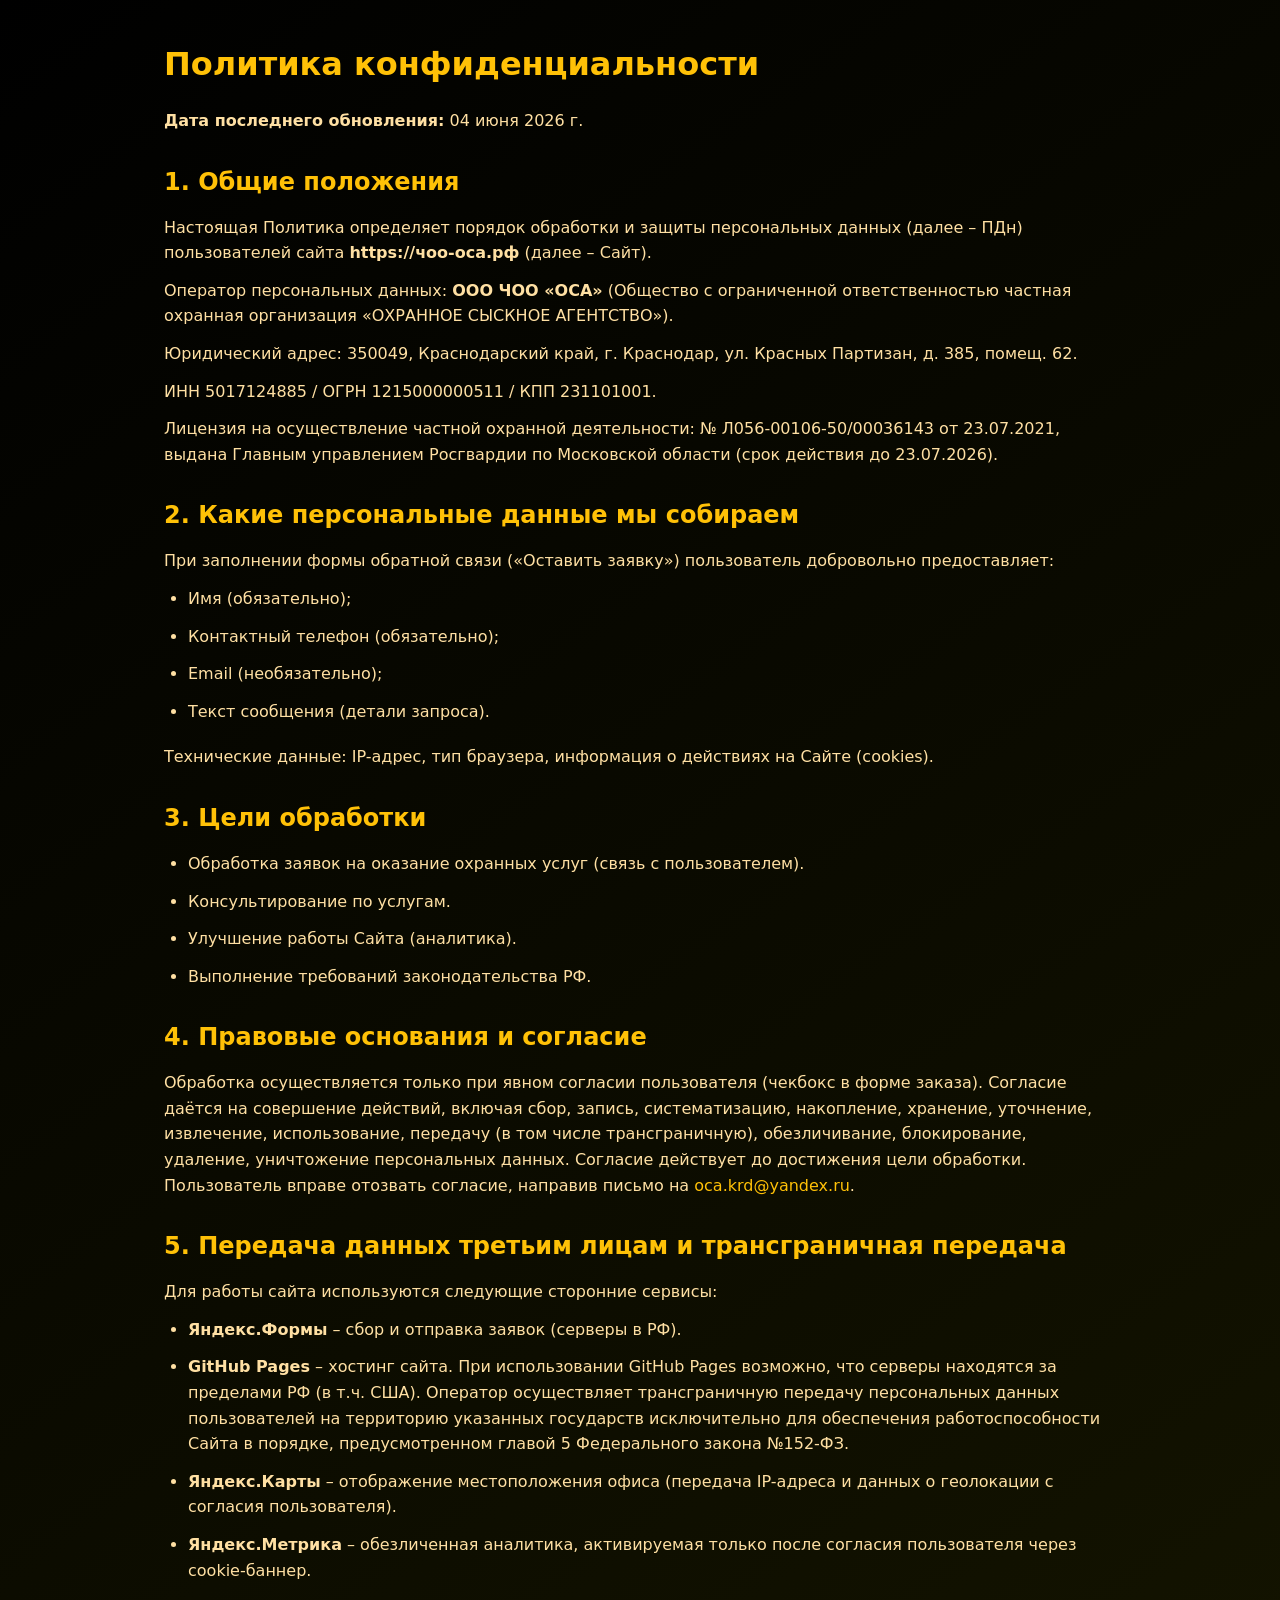
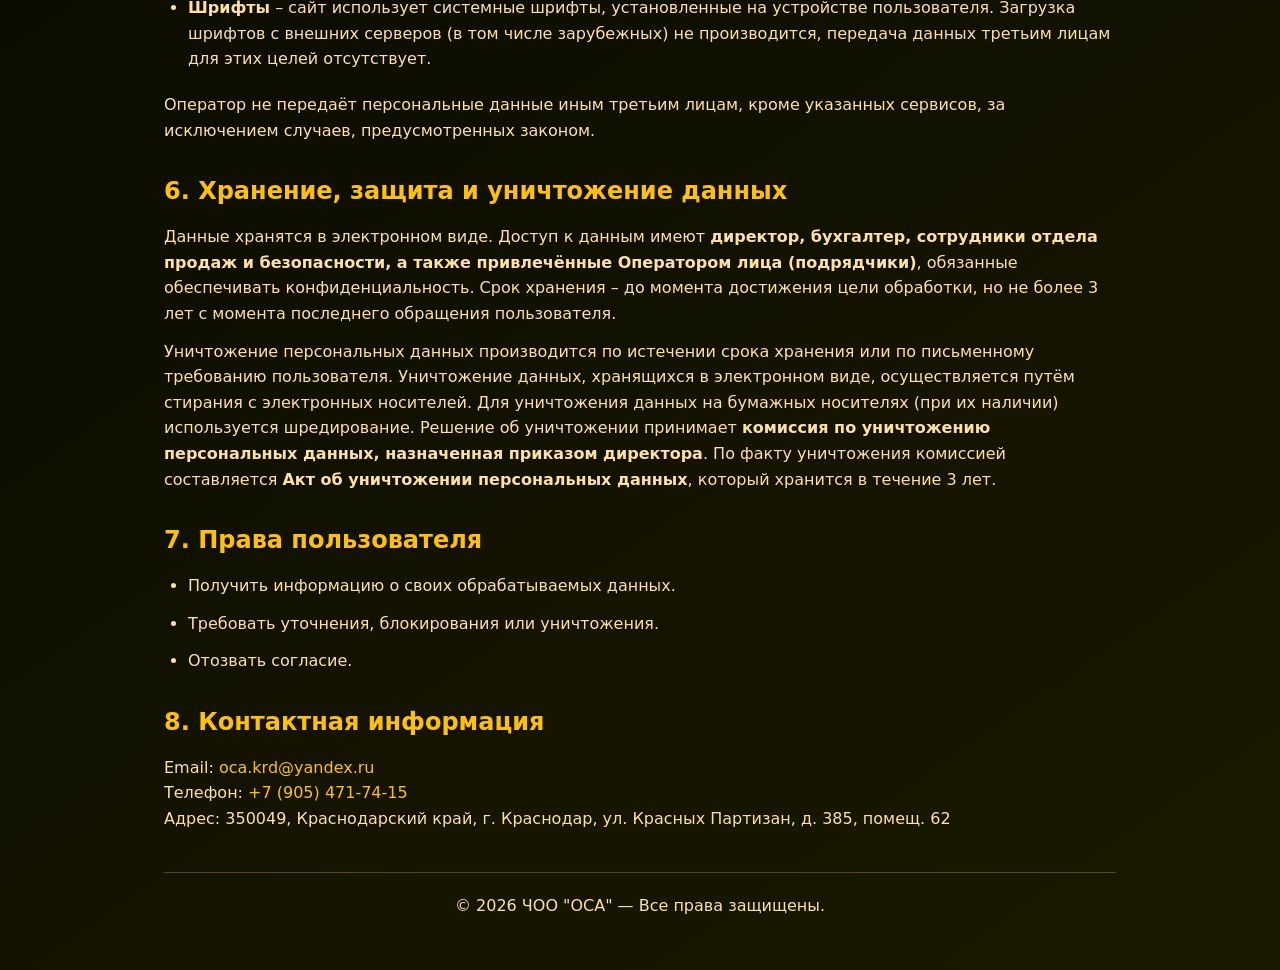
==== commit e2ba6205: "Add files via upload" ====
--- a/privacy.html
+++ b/privacy.html
@@ -13,7 +13,7 @@
         }
 
         body {
-            font-family: 'Inter', sans-serif;
+            font-family: system-ui, -apple-system, 'Segoe UI', Roboto, 'Helvetica Neue', Arial, sans-serif;
             background: linear-gradient(145deg, #000 0%, #1a1a00 100%);
             color: #FFD966;
             line-height: 1.5;
@@ -34,12 +34,6 @@
         h2 {
             font-size: 1.5rem;
             margin: 30px 0 15px;
-            color: #FFC107;
-        }
-
-        h3 {
-            font-size: 1.2rem;
-            margin: 20px 0 10px;
             color: #FFC107;
         }
 
@@ -71,12 +65,6 @@
             padding-top: 20px;
             border-top: 1px solid rgba(255, 193, 7, 0.3);
         }
-
-        .highlight {
-            background: rgba(255, 193, 7, 0.1);
-            padding: 2px 6px;
-            border-radius: 12px;
-        }
     </style>
 </head>
 
@@ -84,183 +72,87 @@
     <div class="container">
         <h1>Политика конфиденциальности</h1>
         <p><strong>Дата последнего обновления:</strong> 04 июня 2026 г.</p>
-        <p>Настоящий документ определяет порядок обработки и защиты персональных данных (далее – ПДн) пользователей
-            сайта <strong>https://чоо-оса.рф</strong> (далее – Сайт). Мы – частная охранная организация, и
-            конфиденциальность данных наших клиентов и посетителей сайта является для нас приоритетом.</p>
 
-        <h2>1. Оператор персональных данных</h2>
-        <p>Оператором ПДн является <strong>Общество с ограниченной ответственностью частная охранная организация
-                «ОХРАННОЕ СЫСКНОЕ АГЕНТСТВО»</strong> (ООО ЧОО «ОСА»).</p>
+        <h2>1. Общие положения</h2>
+        <p>Настоящая Политика определяет порядок обработки и защиты персональных данных (далее – ПДн) пользователей
+            сайта <strong>https://чоо-оса.рф</strong> (далее – Сайт).</p>
+        <p>Оператор персональных данных: <strong>ООО ЧОО «ОСА»</strong> (Общество с ограниченной ответственностью
+            частная охранная организация «ОХРАННОЕ СЫСКНОЕ АГЕНТСТВО»).</p>
+        <p>Юридический адрес: 350049, Краснодарский край, г. Краснодар, ул. Красных Партизан, д. 385, помещ. 62.</p>
+        <p>ИНН 5017124885 / ОГРН 1215000000511 / КПП 231101001.</p>
+        <p>Лицензия на осуществление частной охранной деятельности: № Л056-00106-50/00036143 от 23.07.2021, выдана
+            Главным управлением Росгвардии по Московской области (срок действия до 23.07.2026).</p>
+
+        <h2>2. Какие персональные данные мы собираем</h2>
+        <p>При заполнении формы обратной связи («Оставить заявку») пользователь добровольно предоставляет:</p>
         <ul>
-            <li><strong>ИНН/КПП:</strong> 5017124885 / 231101001</li>
-            <li><strong>ОГРН:</strong> 1215000000511</li>
-            <li><strong>Юридический и фактический адрес:</strong> 350049, Краснодарский край, г. Краснодар, ул. Красных
-                Партизан, д. 385, помещ. 62.</li>
-            <li><strong>Лицензия на частную охранную деятельность:</strong> № Л056-00106-50/00036143 от 23.07.2021,
-                выдана Главным управлением Росгвардии по Московской области, срок действия – до 23.07.2026.</li>
-            <li><strong>Контактный email для вопросов по ПДн:</strong> <a
-                    href="mailto:oca.krd@yandex.ru">oca.krd@yandex.ru</a></li>
-            <li><strong>Телефон:</strong> <a href="tel:+79054717415">+7 (905) 471-74-15</a></li>
+            <li>Имя (обязательно);</li>
+            <li>Контактный телефон (обязательно);</li>
+            <li>Email (необязательно);</li>
+            <li>Текст сообщения (детали запроса).</li>
+        </ul>
+        <p>Технические данные: IP-адрес, тип браузера, информация о действиях на Сайте (cookies).</p>
+
+        <h2>3. Цели обработки</h2>
+        <ul>
+            <li>Обработка заявок на оказание охранных услуг (связь с пользователем).</li>
+            <li>Консультирование по услугам.</li>
+            <li>Улучшение работы Сайта (аналитика).</li>
+            <li>Выполнение требований законодательства РФ.</li>
         </ul>
 
-        <h2>2. Какие персональные данные мы собираем</h2>
-        <p>На Сайте реализована форма обратной связи «Заказать услугу». При её заполнении пользователь добровольно
-            предоставляет следующие данные:</p>
+        <h2>4. Правовые основания и согласие</h2>
+        <p>Обработка осуществляется только при явном согласии пользователя (чекбокс в форме заказа). Согласие даётся на
+            совершение действий, включая сбор, запись, систематизацию, накопление, хранение, уточнение, извлечение,
+            использование, передачу (в том числе трансграничную), обезличивание, блокирование, удаление, уничтожение
+            персональных данных. Согласие действует до достижения цели обработки. Пользователь вправе отозвать согласие,
+            направив письмо на <a href="mailto:oca.krd@yandex.ru">oca.krd@yandex.ru</a>.</p>
+
+        <h2>5. Передача данных третьим лицам и трансграничная передача</h2>
+        <p>Для работы сайта используются следующие сторонние сервисы:</p>
         <ul>
-            <li>Имя (обязательно) – используется для персонализированного обращения.</li>
-            <li>Контактный телефон (обязательно) – для оперативной связи и уточнения деталей заявки.</li>
-            <li>Email (необязательно) – для направления подтверждения или дополнительной информации.</li>
+            <li><strong>Яндекс.Формы</strong> – сбор и отправка заявок (серверы в РФ).</li>
+            <li><strong>GitHub Pages</strong> – хостинг сайта. При использовании GitHub Pages возможно, что серверы
+                находятся за пределами РФ (в т.ч. США). Оператор осуществляет трансграничную передачу персональных
+                данных пользователей на территорию указанных государств исключительно для обеспечения работоспособности
+                Сайта в порядке, предусмотренном главой 5 Федерального закона №152-ФЗ.</li>
+            <li><strong>Яндекс.Карты</strong> – отображение местоположения офиса (передача IP-адреса и данных о
+                геолокации с согласия пользователя).</li>
+            <li><strong>Яндекс.Метрика</strong> – обезличенная аналитика, активируемая только после согласия
+                пользователя через cookie-баннер.</li>
+            <li><strong>Шрифты</strong> – сайт использует системные шрифты, установленные на устройстве пользователя.
+                Загрузка шрифтов с внешних серверов (в том числе зарубежных) не производится, передача данных третьим
+                лицам для этих целей отсутствует.</li>
         </ul>
-        <p>Также в автоматическом режиме могут обрабатываться:</p>
+        <p>Оператор не передаёт персональные данные иным третьим лицам, кроме указанных сервисов, за исключением
+            случаев, предусмотренных законом.</p>
+
+        <h2>6. Хранение, защита и уничтожение данных</h2>
+        <p>Данные хранятся в электронном виде. Доступ к данным имеют <strong>директор, бухгалтер, сотрудники отдела
+                продаж и безопасности, а также привлечённые Оператором лица (подрядчики)</strong>, обязанные
+            обеспечивать конфиденциальность. Срок хранения – до момента достижения цели обработки, но не более 3 лет с
+            момента последнего обращения пользователя.</p>
+        <p>Уничтожение персональных данных производится по истечении срока хранения или по письменному требованию
+            пользователя. Уничтожение данных, хранящихся в электронном виде, осуществляется путём стирания с электронных
+            носителей. Для уничтожения данных на бумажных носителях (при их наличии) используется шредирование. Решение
+            об уничтожении принимает <strong>комиссия по уничтожению персональных данных, назначенная приказом
+                директора</strong>. По факту уничтожения комиссией составляется <strong>Акт об уничтожении персональных
+                данных</strong>, который хранится в течение 3 лет.</p>
+
+        <h2>7. Права пользователя</h2>
         <ul>
-            <li><strong>IP-адрес</strong> и тип браузера – для обеспечения технической совместимости и защиты от
-                DDoS-атак.</li>
-            <li><strong>Cookie-файлы</strong> – для анализа поведения пользователей и улучшения работы Сайта (см. раздел
-                о cookie).</li>
-            <li><strong>Данные о геолокации</strong> – при использовании Яндекс.Карт (с разрешения пользователя).</li>
+            <li>Получить информацию о своих обрабатываемых данных.</li>
+            <li>Требовать уточнения, блокирования или уничтожения.</li>
+            <li>Отозвать согласие.</li>
         </ul>
 
-        <h2>3. Цели обработки персональных данных</h2>
-        <p>Оператор обрабатывает ПДн исключительно в следующих целях:</p>
-        <ol>
-            <li><strong>Обработка заявок</strong> – связь с пользователем по телефону или email для уточнения
-                потребностей, подготовки коммерческого предложения или заключения договора охраны.</li>
-            <li><strong>Консультирование по услугам</strong> – ответы на вопросы, связанные с обеспечением безопасности
-                объектов (стационарные посты, мобильные группы, технические средства охраны).</li>
-            <li><strong>Улучшение работы Сайта</strong> – анализ популярности разделов, выявление технических проблем,
-                оптимизация интерфейса.</li>
-            <li><strong>Исполнение требований законодательства</strong> – например, предоставление информации по запросу
-                суда или правоохранительных органов в установленном порядке.</li>
-        </ol>
-
-        <h2>4. Правовые основания обработки и получение согласия</h2>
-        <p>Обработка ПДн осуществляется с соблюдением Федерального закона от 27.07.2006 № 152-ФЗ «О персональных данных»
-            и иных нормативных актов. Основанием является <strong>явное, информированное и добровольное согласие
-                пользователя</strong>, которое даётся путём:</p>
-        <ul>
-            <li>Установки галочки в чекбоксе «Согласие на обработку персональных данных» в форме заявки.</li>
-            <li>Нажатия кнопки «Отправить запрос». При этом согласие считается полученным в электронной форме и хранится
-                в журнале регистрации согласий Оператора.</li>
-        </ul>
-        <p>Пользователь вправе отозвать своё согласие в любое время, направив письменное заявление на электронную почту
-            <a href="mailto:oca.krd@yandex.ru">oca.krd@yandex.ru</a>. В заявлении необходимо указать свои
-            идентификационные данные (ФИО, контактный телефон), а также подтвердить, что данные были предоставлены
-            именно им. После получения такого заявления Оператор удаляет соответствующие ПДн в течение 30 календарных
-            дней, о чём уведомляет пользователя ответным письмом.
-        </p>
-
-        <h2>5. Перечень действий с персональными данными и способы обработки</h2>
-        <p>Согласие даётся на совершение следующих действий (любых необходимых для достижения целей):</p>
-        <p><span class="highlight">сбор, запись, систематизация, накопление, хранение, уточнение (обновление,
-                изменение), извлечение, использование, передача (в том числе трансграничная), обезличивание,
-                блокирование, удаление, уничтожение ПДн.</span></p>
-        <p>Обработка осуществляется с использованием средств автоматизации (компьютерные базы данных, CRM-системы) и без
-            них (бумажные носители – только в исключительных случаях, например, при печати договора).</p>
-
-        <h2>6. Передача персональных данных третьим лицам и трансграничная передача</h2>
-        <p>Для функционирования Сайта и обработки заявок Оператор использует следующие сторонние сервисы, которые могут
-            иметь доступ к ПДн в объёме, необходимом для оказания услуг:</p>
-        <ul>
-            <li><strong>Яндекс.Формы</strong> (ООО «Яндекс», Россия) – платформа для создания и размещения формы
-                обратной связи. Данные передаются на серверы Яндекса, расположенные на территории РФ. Яндекс
-                обрабатывает ПДн в соответствии со своей политикой конфиденциальности, но Оператор остаётся
-                ответственным за их использование.</li>
-            <li><strong>GitHub Pages</strong> (GitHub Inc., США) – хостинг-провайдер, на серверах которого размещён
-                сайт. Поскольку серверы GitHub могут находиться за пределами РФ, Оператор осуществляет
-                <strong>трансграничную передачу ПДн</strong> на территорию США. Такая передача производится
-                исключительно для обеспечения работоспособности Сайта, на условиях типовых положений, предусмотренных
-                ст. 12 152-ФЗ. Пользователь даёт согласие на трансграничную передачу, заполняя форму заявки.
-            </li>
-            <li><strong>Яндекс.Метрика</strong> (ООО «Яндекс», Россия) – сервис веб-аналитики, который устанавливает
-                cookie-файлы для сбора обезличенных статистических данных (количество посещений, просмотры страниц,
-                глубина прокрутки). Метрика настроена на режим <strong>обезличивания данных</strong> (IP-адрес и
-                координаты не передаются). Пользователь может отказаться от сбора статистики, отключив cookie в
-                настройках браузера или нажав «Отклонить всё» в cookie-баннере на Сайте.</li>
-            <li><strong>Яндекс.Карты</strong> (ООО «Яндекс», Россия) – для отображения местоположения офиса. При
-                загрузке карты может передаваться IP-адрес и данные о геолокации (с согласия пользователя).</li>
-            <li><strong>Google Fonts и Font Awesome CDN</strong> – сервисы шрифтов и иконок. Передают IP-адрес
-                пользователя для подбора оптимальной версии файлов.</li>
-        </ul>
-        <p>Оператор <strong>не продаёт</strong> и не передаёт ПДн иным третьим лицам, кроме указанных выше провайдеров
-            услуг. Любая передача возможна только на основании закона (например, по запросу суда) или с отдельного
-            письменного согласия пользователя.</p>
-
-        <h2>7. Хранение и сроки обработки персональных данных</h2>
-        <p>ПДн хранятся в электронных базах данных Оператора (на защищённых серверах) и у привлечённых лиц
-            (Яндекс.Формы, GitHub Pages) в течение срока, необходимого для достижения цели обработки, но не более
-            <strong>3 лет</strong> с момента последнего взаимодействия с пользователем. После истечения этого срока
-            данные уничтожаются.
-        </p>
-        <p>Если пользователь отозвал согласие или потребовал удаления данных, они уничтожаются в течение 30 дней без
-            права восстановления.</p>
-
-        <h2>8. Порядок уничтожения персональных данных</h2>
-        <p>Уничтожение ПДн производится <strong>комиссией, назначенной приказом директора ООО ЧОО «ОСА»</strong>.
-            Комиссия составляет Акт об уничтожении, в котором фиксирует:</p>
-        <ul>
-            <li>основание уничтожения (истечение срока хранения, отзыв согласия, требование субъекта ПДн);</li>
-            <li>перечень уничтоженных данных (какие именно записи удалены);</li>
-            <li>способ уничтожения (стирание с электронных носителей путём перезаписи случайными данными, шредирование
-                бумажных носителей — при их наличии);</li>
-            <li>состав комиссии и дату.</li>
-        </ul>
-        <p>Акт хранится в архиве организации не менее 3 лет. Уничтожение данных осуществляется путём соответствующего
-            требования в рамках исполнения договорных обязательств.
-        </p>
-
-        <h2>9. Защита персональных данных</h2>
-        <p>Оператор принимает следующие организационные и технические меры для защиты ПДн от неправомерного или
-            случайного доступа, уничтожения, изменения, копирования:</p>
-        <ul>
-            <li>Назначение ответственного за обработку ПДн – директор.</li>
-            <li>Разграничение прав доступа к базам данных (доступ имеют только директор, бухгалтер, сотрудники отдела
-                продаж и безопасности, а также привлечённые подрядчики, подписавшие обязательство о неразглашении).</li>
-            <li>Использование защищённого соединения HTTPS (после включения в настройках GitHub Pages).</li>
-        </ul>
-
-        <h2>10. Cookie-файлы и отказ от них</h2>
-        <p>Сайт использует cookie-файлы (небольшие текстовые файлы, сохраняемые в браузере) для:</p>
-        <ul>
-            <li>запоминания выбора пользователя в cookie-баннере;</li>
-            <li>сбора обезличенной статистики через Яндекс.Метрику (количество посетителей, просмотры).</li>
-        </ul>
-        <p>Пользователь может отказаться от всех cookie, кроме технически необходимых, нажав «Отклонить всё» в
-            cookie-баннере, который появляется при первом посещении Сайта. Также можно удалить cookie в настройках
-            браузера или использовать режим «инкогнито». Отключение cookie может повлиять на работу некоторых функций
-            (например, баннер будет показываться при каждом визите).</p>
-
-        <h2>11. Права субъекта персональных данных</h2>
-        <p>Пользователь имеет право:</p>
-        <ol>
-            <li>Получить информацию об обрабатываемых Оператором ПДн (бесплатно, не чаще одного раза в год).</li>
-            <li>Требовать уточнения, блокирования или уничтожения своих ПДн, если они неполны, устарели, недостоверны
-                или обрабатываются незаконно.</li>
-            <li>Отозвать согласие на обработку в любой момент.</li>
-            <li>Обжаловать действия Оператора в уполномоченный орган (Роскомнадзор) или в суде.</li>
-        </ol>
-        <p>Для реализации прав достаточно направить письменное заявление на электронную почту <a
-                href="mailto:oca.krd@yandex.ru">oca.krd@yandex.ru</a> с пометкой «Права субъекта ПДн». В заявлении
-            необходимо указать свои ФИО и контактный телефон для идентификации. Оператор обязан ответить в течение 30
-            дней.</p>
-
-        <h2>12. Изменение Политики конфиденциальности</h2>
-        <p>Оператор вправе вносить изменения в настоящую Политику. Новая редакция вступает в силу с момента её
-            размещения на Сайте по адресу <a href="https://чоо-оса.рф/privacy.html">https://чоо-оса.рф/privacy.html</a>.
-            Если изменения касаются существенных условий обработки ПДн (например, добавление новых целей), Оператор
-            уведомит пользователей через всплывающий баннер на Сайте.</p>
-
-        <h2>13. Контактная информация по вопросам персональных данных</h2>
-        <p>Все вопросы, предложения или жалобы, связанные с обработкой ПДн, просим направлять:</p>
-        <ul>
-            <li>По электронной почте: <a href="mailto:oca.krd@yandex.ru">oca.krd@yandex.ru</a></li>
-            <li>По телефону: <a href="tel:+79054717415">+7 (905) 471-74-15</a></li>
-            <li>Почтовым отправлением: 350049, Краснодарский край, г. Краснодар, ул. Красных Партизан, д. 385, помещ. 62
-                (для директора).</li>
-        </ul>
-        <p>Настоящая Политика действует бессрочно до замены новой версией.</p>
+        <h2>8. Контактная информация</h2>
+        <p>Email: <a href="mailto:oca.krd@yandex.ru">oca.krd@yandex.ru</a><br>Телефон: <a href="tel:+79054717415">+7
+                (905) 471-74-15</a><br>Адрес: 350049, Краснодарский край, г. Краснодар, ул. Красных Партизан, д. 385,
+            помещ. 62</p>
 
         <div class="footer">
-            <p>© 2026 ООО ЧОО "ОСА" — Все права защищены.</p>
+            <p>© 2026 ЧОО "ОСА" — Все права защищены.</p>
         </div>
     </div>
 </body>
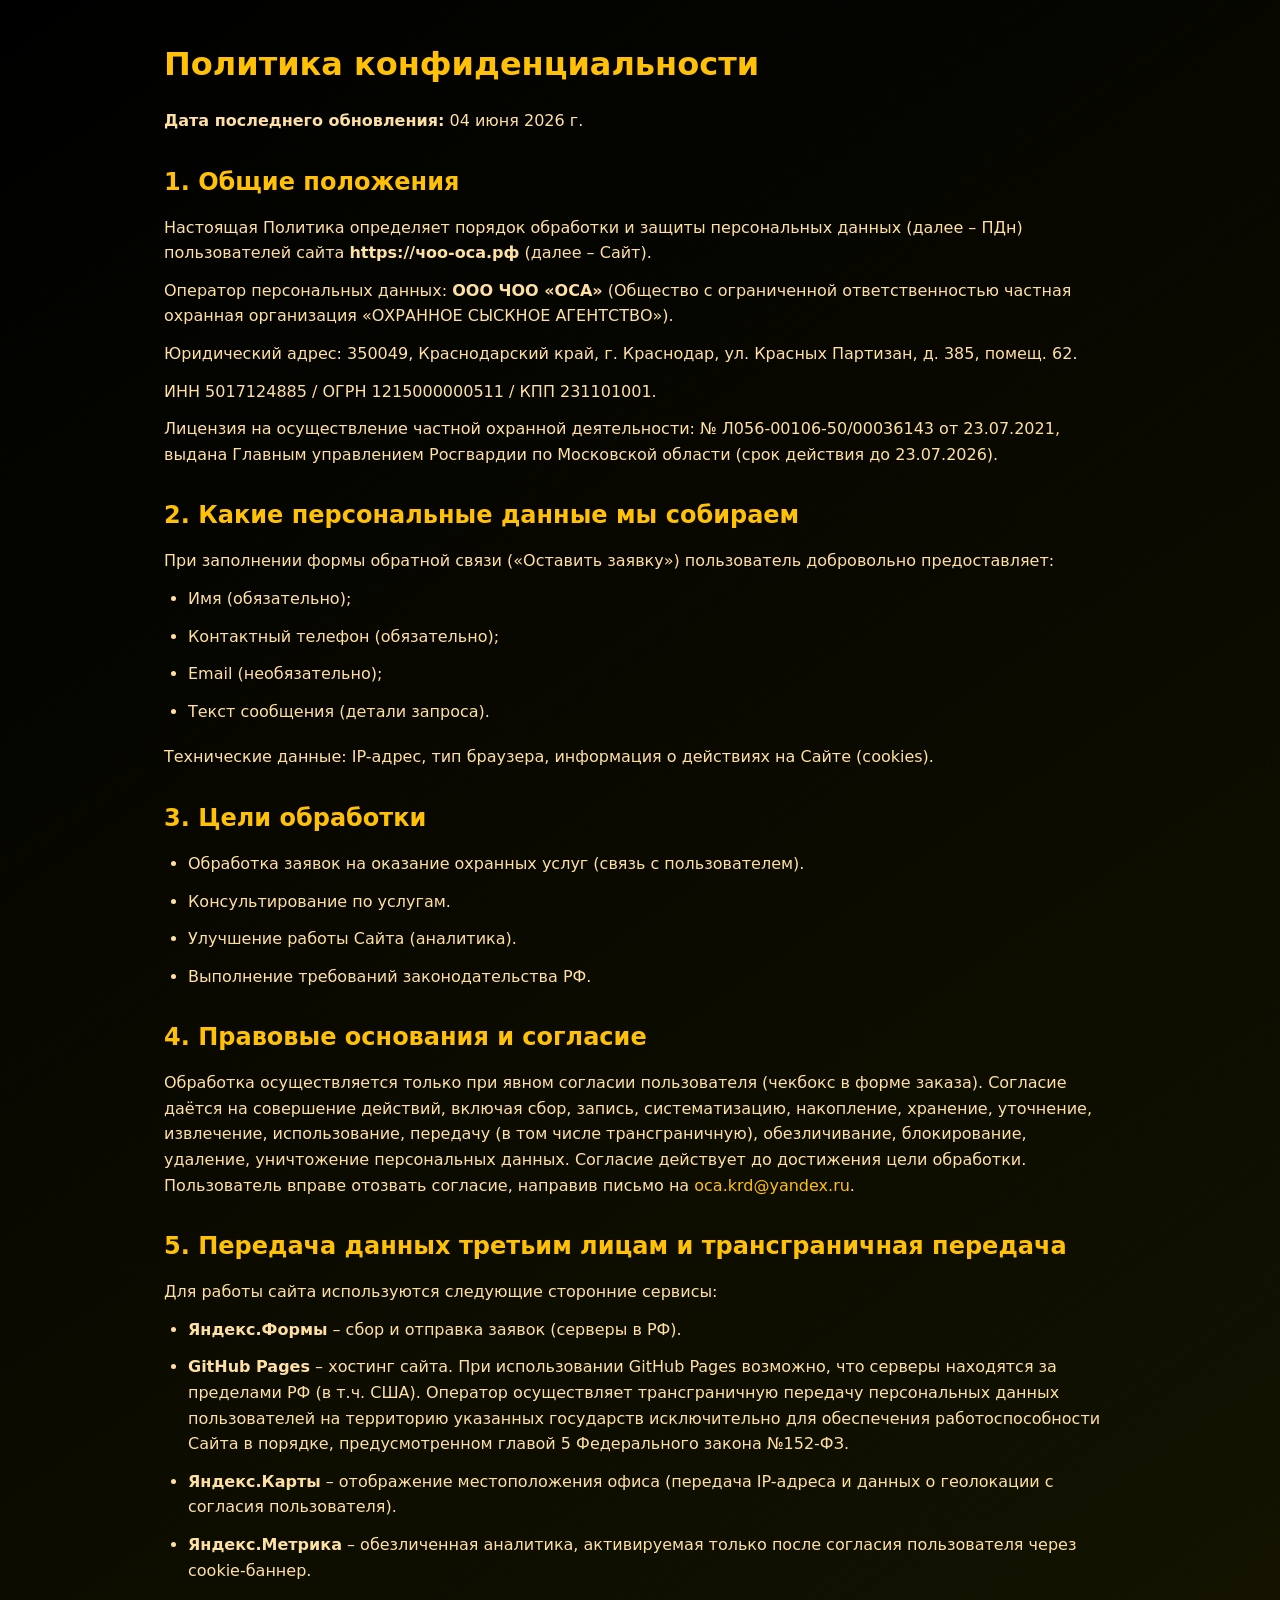
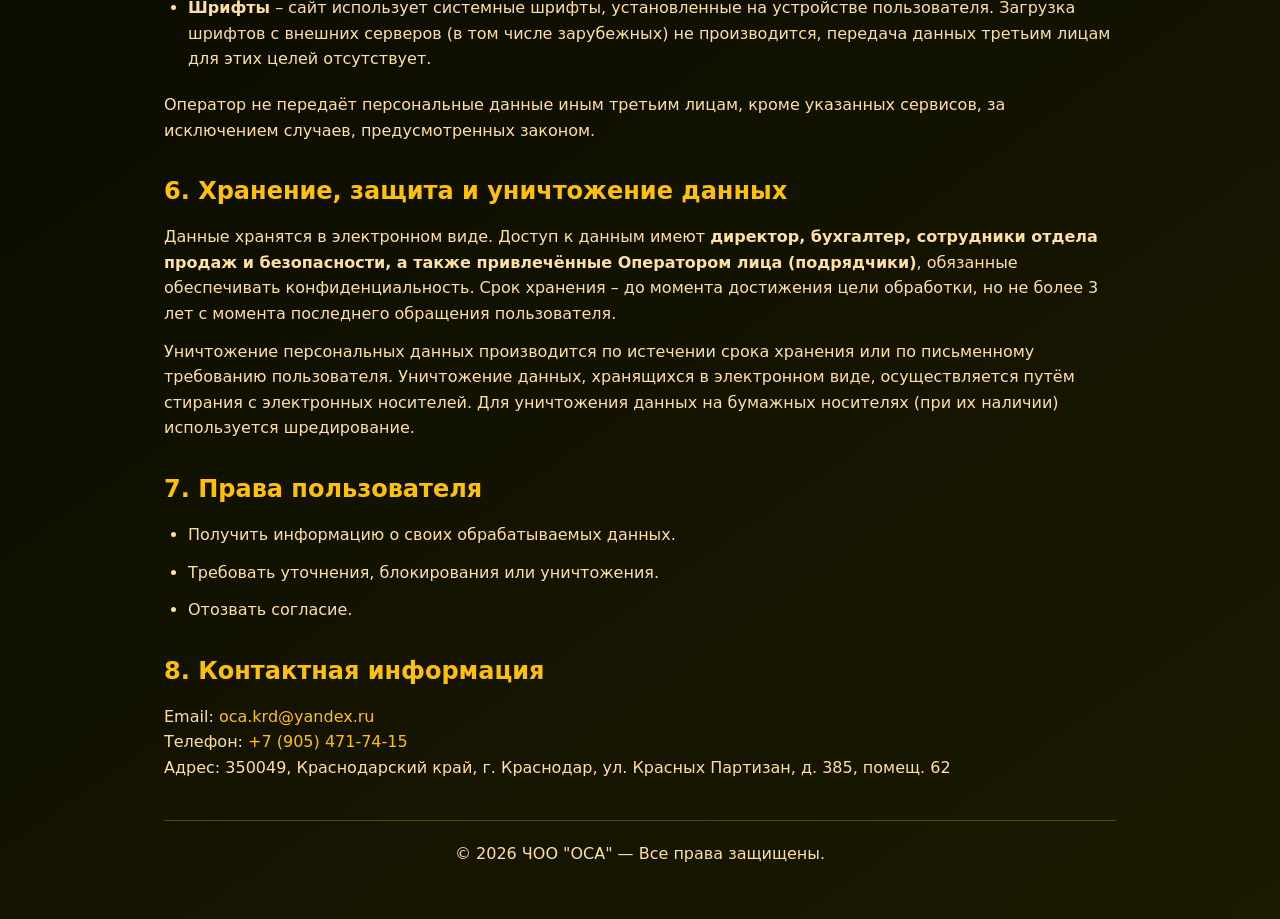
==== commit 9947b8de: "Update privacy.html" ====
--- a/privacy.html
+++ b/privacy.html
@@ -134,10 +134,7 @@
             момента последнего обращения пользователя.</p>
         <p>Уничтожение персональных данных производится по истечении срока хранения или по письменному требованию
             пользователя. Уничтожение данных, хранящихся в электронном виде, осуществляется путём стирания с электронных
-            носителей. Для уничтожения данных на бумажных носителях (при их наличии) используется шредирование. Решение
-            об уничтожении принимает <strong>комиссия по уничтожению персональных данных, назначенная приказом
-                директора</strong>. По факту уничтожения комиссией составляется <strong>Акт об уничтожении персональных
-                данных</strong>, который хранится в течение 3 лет.</p>
+            носителей. Для уничтожения данных на бумажных носителях (при их наличии) используется шредирование. 
 
         <h2>7. Права пользователя</h2>
         <ul>
@@ -157,4 +154,4 @@
     </div>
 </body>
 
-</html>+</html>
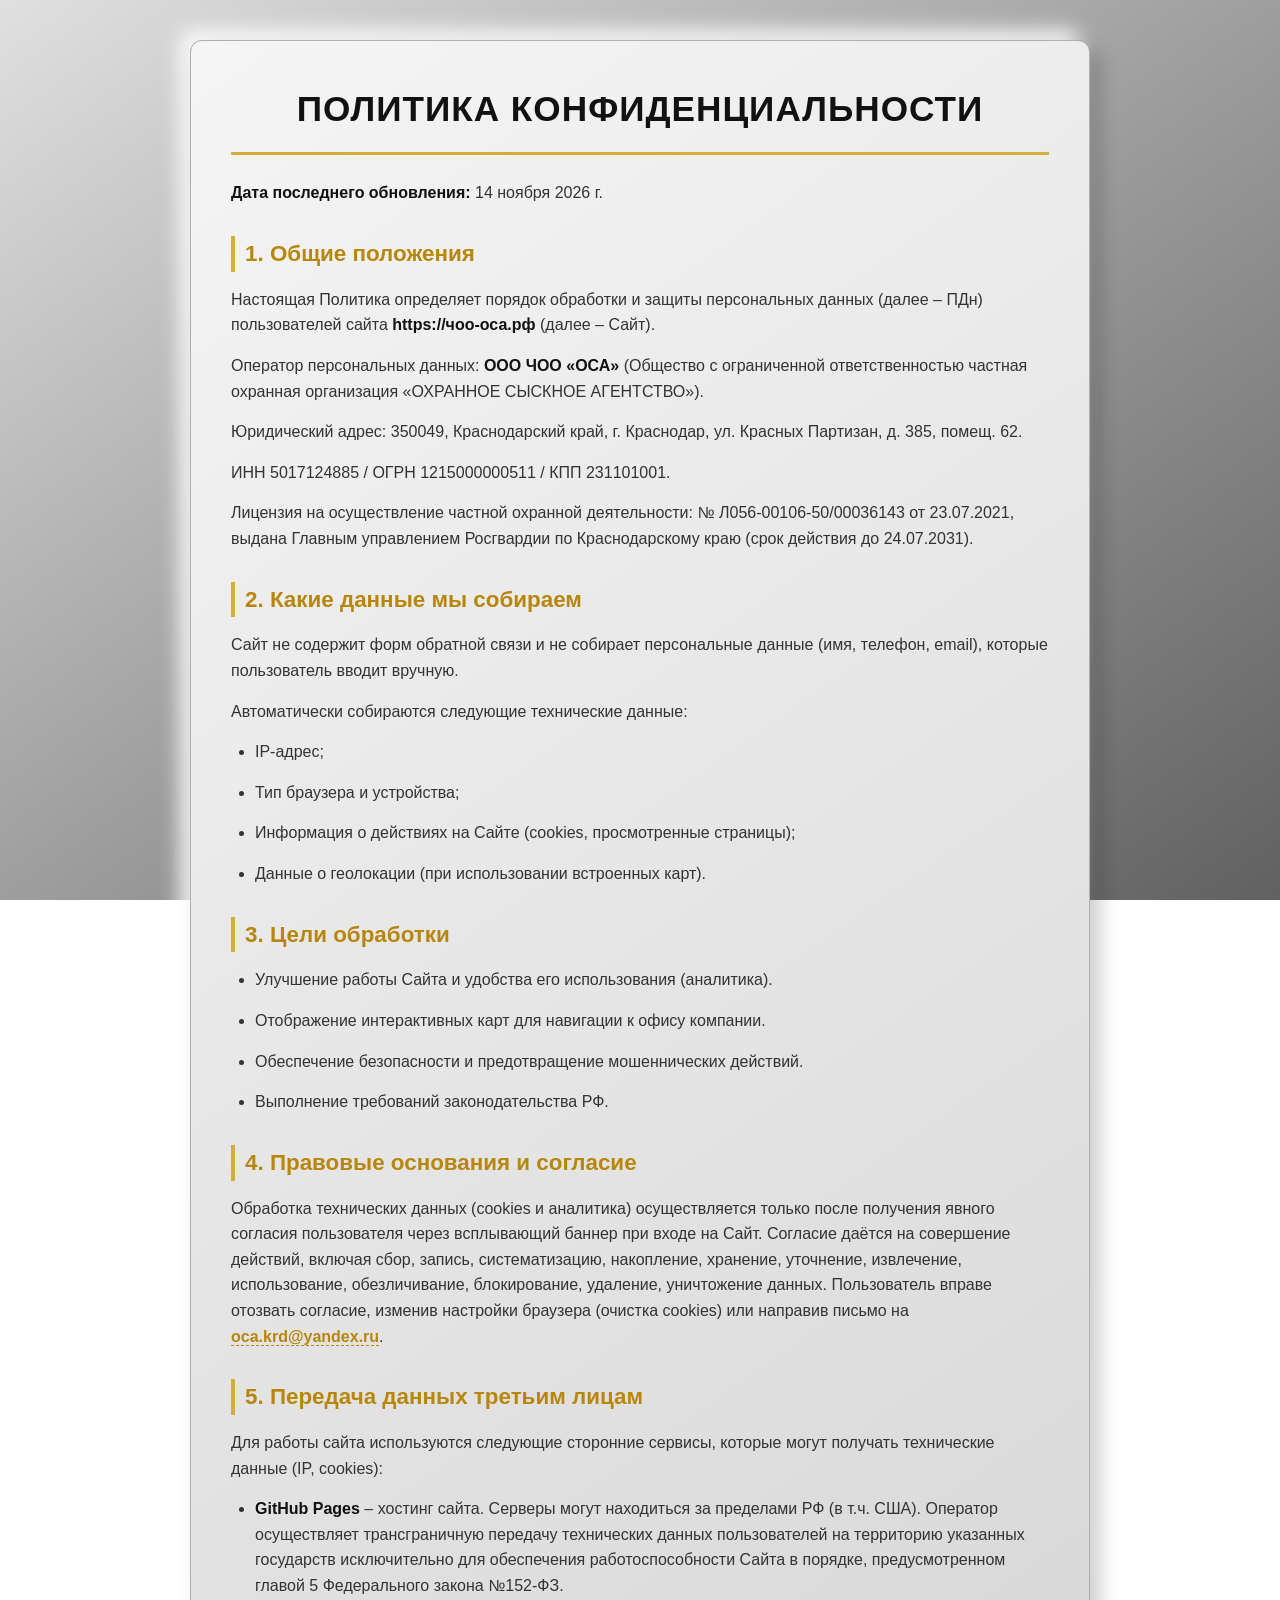
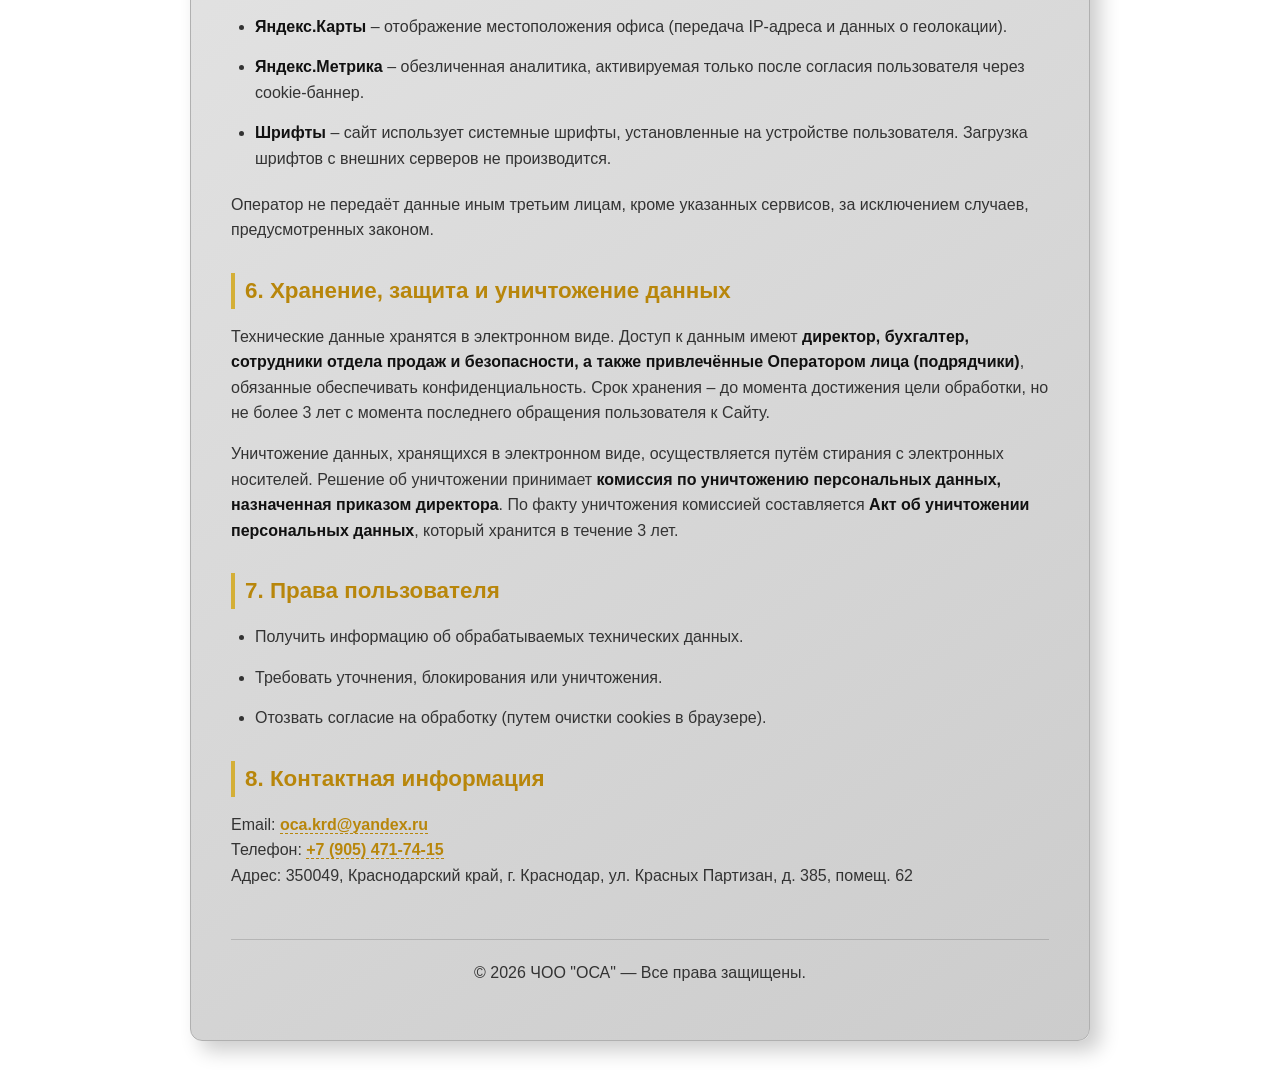
==== commit 3953062c: "Update privacy.html" ====
--- a/privacy.html
+++ b/privacy.html
@@ -13,35 +13,50 @@
         }
 
         body {
-            font-family: system-ui, -apple-system, 'Segoe UI', Roboto, 'Helvetica Neue', Arial, sans-serif;
-            background: linear-gradient(145deg, #000 0%, #1a1a00 100%);
-            color: #FFD966;
-            line-height: 1.5;
+            font-family: -apple-system, BlinkMacSystemFont, 'Segoe UI', Roboto, 'Helvetica Neue', Arial, sans-serif;
+            /* Металлический градиент, как на главной */
+            background: linear-gradient(145deg, #e0e0e0 0%, #9e9e9e 50%, #616161 100%);
+            background-attachment: fixed;
+            color: #222222;
+            line-height: 1.6;
+            min-height: 100vh;
         }
 
         .container {
-            max-width: 1000px;
-            margin: 0 auto;
-            padding: 40px 24px;
+            max-width: 900px;
+            margin: 40px auto;
+            padding: 40px;
+            /* Эффект металлической панели */
+            background: linear-gradient(145deg, #f5f5f5, #cccccc);
+            border-radius: 12px;
+            border: 1px solid #b0b0b0;
+            box-shadow: 10px 10px 20px rgba(0, 0, 0, 0.2), -10px -10px 20px rgba(255, 255, 255, 0.9);
         }
 
         h1 {
-            font-size: 2rem;
-            margin-bottom: 20px;
-            color: #FFC107;
+            font-size: 2.2rem;
+            margin-bottom: 25px;
+            color: #111;
+            text-align: center;
+            text-transform: uppercase;
+            letter-spacing: 1px;
+            border-bottom: 3px solid #d4af37;
+            padding-bottom: 15px;
         }
 
         h2 {
-            font-size: 1.5rem;
+            font-size: 1.4rem;
             margin: 30px 0 15px;
-            color: #FFC107;
+            color: #b8860b;
+            border-left: 4px solid #d4af37;
+            padding-left: 10px;
         }
 
         p,
         li {
-            margin-bottom: 12px;
-            color: #FFE0A3;
-            line-height: 1.6;
+            margin-bottom: 15px;
+            color: #333;
+            font-size: 1rem;
         }
 
         ul,
@@ -51,19 +66,44 @@
         }
 
         a {
-            color: #FFC107;
+            color: #b8860b;
             text-decoration: none;
+            font-weight: 600;
+            border-bottom: 1px dashed #b8860b;
+            transition: 0.2s;
         }
 
         a:hover {
-            text-decoration: underline;
+            color: #d4af37;
+            border-bottom-style: solid;
+        }
+
+        strong {
+            color: #111;
         }
 
         .footer {
             text-align: center;
-            margin-top: 40px;
+            margin-top: 50px;
             padding-top: 20px;
-            border-top: 1px solid rgba(255, 193, 7, 0.3);
+            border-top: 1px solid rgba(0, 0, 0, 0.15);
+            color: #555;
+            font-size: 0.9rem;
+        }
+
+        @media (max-width: 768px) {
+            .container {
+                margin: 20px 15px;
+                padding: 25px 20px;
+            }
+
+            h1 {
+                font-size: 1.6rem;
+            }
+
+            h2 {
+                font-size: 1.2rem;
+            }
         }
     </style>
 </head>
@@ -71,7 +111,7 @@
 <body>
     <div class="container">
         <h1>Политика конфиденциальности</h1>
-        <p><strong>Дата последнего обновления:</strong> 04 июня 2026 г.</p>
+        <p><strong>Дата последнего обновления:</strong> 14 ноября 2026 г.</p>
 
         <h2>1. Общие положения</h2>
         <p>Настоящая Политика определяет порядок обработки и защиты персональных данных (далее – ПДн) пользователей
@@ -81,66 +121,68 @@
         <p>Юридический адрес: 350049, Краснодарский край, г. Краснодар, ул. Красных Партизан, д. 385, помещ. 62.</p>
         <p>ИНН 5017124885 / ОГРН 1215000000511 / КПП 231101001.</p>
         <p>Лицензия на осуществление частной охранной деятельности: № Л056-00106-50/00036143 от 23.07.2021, выдана
-            Главным управлением Росгвардии по Московской области (срок действия до 23.07.2026).</p>
+            Главным управлением Росгвардии по Краснодарскому краю (срок действия до 24.07.2031).</p>
 
-        <h2>2. Какие персональные данные мы собираем</h2>
-        <p>При заполнении формы обратной связи («Оставить заявку») пользователь добровольно предоставляет:</p>
+        <h2>2. Какие данные мы собираем</h2>
+        <p>Сайт не содержит форм обратной связи и не собирает персональные данные (имя, телефон, email), которые
+            пользователь вводит вручную.</p>
+        <p>Автоматически собираются следующие технические данные:</p>
         <ul>
-            <li>Имя (обязательно);</li>
-            <li>Контактный телефон (обязательно);</li>
-            <li>Email (необязательно);</li>
-            <li>Текст сообщения (детали запроса).</li>
+            <li>IP-адрес;</li>
+            <li>Тип браузера и устройства;</li>
+            <li>Информация о действиях на Сайте (cookies, просмотренные страницы);</li>
+            <li>Данные о геолокации (при использовании встроенных карт).</li>
         </ul>
-        <p>Технические данные: IP-адрес, тип браузера, информация о действиях на Сайте (cookies).</p>
 
         <h2>3. Цели обработки</h2>
         <ul>
-            <li>Обработка заявок на оказание охранных услуг (связь с пользователем).</li>
-            <li>Консультирование по услугам.</li>
-            <li>Улучшение работы Сайта (аналитика).</li>
+            <li>Улучшение работы Сайта и удобства его использования (аналитика).</li>
+            <li>Отображение интерактивных карт для навигации к офису компании.</li>
+            <li>Обеспечение безопасности и предотвращение мошеннических действий.</li>
             <li>Выполнение требований законодательства РФ.</li>
         </ul>
 
         <h2>4. Правовые основания и согласие</h2>
-        <p>Обработка осуществляется только при явном согласии пользователя (чекбокс в форме заказа). Согласие даётся на
-            совершение действий, включая сбор, запись, систематизацию, накопление, хранение, уточнение, извлечение,
-            использование, передачу (в том числе трансграничную), обезличивание, блокирование, удаление, уничтожение
-            персональных данных. Согласие действует до достижения цели обработки. Пользователь вправе отозвать согласие,
-            направив письмо на <a href="mailto:oca.krd@yandex.ru">oca.krd@yandex.ru</a>.</p>
+        <p>Обработка технических данных (cookies и аналитика) осуществляется только после получения явного согласия
+            пользователя через всплывающий баннер при входе на Сайт. Согласие даётся на совершение действий, включая
+            сбор, запись, систематизацию, накопление, хранение, уточнение, извлечение, использование, обезличивание,
+            блокирование, удаление, уничтожение данных. Пользователь вправе отозвать согласие, изменив настройки
+            браузера (очистка cookies) или направив письмо на <a href="mailto:oca.krd@yandex.ru">oca.krd@yandex.ru</a>.
+        </p>
 
-        <h2>5. Передача данных третьим лицам и трансграничная передача</h2>
-        <p>Для работы сайта используются следующие сторонние сервисы:</p>
+        <h2>5. Передача данных третьим лицам</h2>
+        <p>Для работы сайта используются следующие сторонние сервисы, которые могут получать технические данные (IP,
+            cookies):</p>
         <ul>
-            <li><strong>Яндекс.Формы</strong> – сбор и отправка заявок (серверы в РФ).</li>
-            <li><strong>GitHub Pages</strong> – хостинг сайта. При использовании GitHub Pages возможно, что серверы
-                находятся за пределами РФ (в т.ч. США). Оператор осуществляет трансграничную передачу персональных
-                данных пользователей на территорию указанных государств исключительно для обеспечения работоспособности
-                Сайта в порядке, предусмотренном главой 5 Федерального закона №152-ФЗ.</li>
+            <li><strong>GitHub Pages</strong> – хостинг сайта. Серверы могут находиться за пределами РФ (в т.ч. США).
+                Оператор осуществляет трансграничную передачу технических данных пользователей на территорию указанных
+                государств исключительно для обеспечения работоспособности Сайта в порядке, предусмотренном главой 5
+                Федерального закона №152-ФЗ.</li>
             <li><strong>Яндекс.Карты</strong> – отображение местоположения офиса (передача IP-адреса и данных о
-                геолокации с согласия пользователя).</li>
+                геолокации).</li>
             <li><strong>Яндекс.Метрика</strong> – обезличенная аналитика, активируемая только после согласия
                 пользователя через cookie-баннер.</li>
             <li><strong>Шрифты</strong> – сайт использует системные шрифты, установленные на устройстве пользователя.
-                Загрузка шрифтов с внешних серверов (в том числе зарубежных) не производится, передача данных третьим
-                лицам для этих целей отсутствует.</li>
+                Загрузка шрифтов с внешних серверов не производится.</li>
         </ul>
-        <p>Оператор не передаёт персональные данные иным третьим лицам, кроме указанных сервисов, за исключением
-            случаев, предусмотренных законом.</p>
+        <p>Оператор не передаёт данные иным третьим лицам, кроме указанных сервисов, за исключением случаев,
+            предусмотренных законом.</p>
 
         <h2>6. Хранение, защита и уничтожение данных</h2>
-        <p>Данные хранятся в электронном виде. Доступ к данным имеют <strong>директор, бухгалтер, сотрудники отдела
-                продаж и безопасности, а также привлечённые Оператором лица (подрядчики)</strong>, обязанные
+        <p>Технические данные хранятся в электронном виде. Доступ к данным имеют <strong>директор, бухгалтер, сотрудники
+                отдела продаж и безопасности, а также привлечённые Оператором лица (подрядчики)</strong>, обязанные
             обеспечивать конфиденциальность. Срок хранения – до момента достижения цели обработки, но не более 3 лет с
-            момента последнего обращения пользователя.</p>
-        <p>Уничтожение персональных данных производится по истечении срока хранения или по письменному требованию
-            пользователя. Уничтожение данных, хранящихся в электронном виде, осуществляется путём стирания с электронных
-            носителей. Для уничтожения данных на бумажных носителях (при их наличии) используется шредирование. 
+            момента последнего обращения пользователя к Сайту.</p>
+        <p>Уничтожение данных, хранящихся в электронном виде, осуществляется путём стирания с электронных носителей.
+            Решение об уничтожении принимает <strong>комиссия по уничтожению персональных данных, назначенная приказом
+                директора</strong>. По факту уничтожения комиссией составляется <strong>Акт об уничтожении персональных
+                данных</strong>, который хранится в течение 3 лет.</p>
 
         <h2>7. Права пользователя</h2>
         <ul>
-            <li>Получить информацию о своих обрабатываемых данных.</li>
+            <li>Получить информацию об обрабатываемых технических данных.</li>
             <li>Требовать уточнения, блокирования или уничтожения.</li>
-            <li>Отозвать согласие.</li>
+            <li>Отозвать согласие на обработку (путем очистки cookies в браузере).</li>
         </ul>
 
         <h2>8. Контактная информация</h2>
